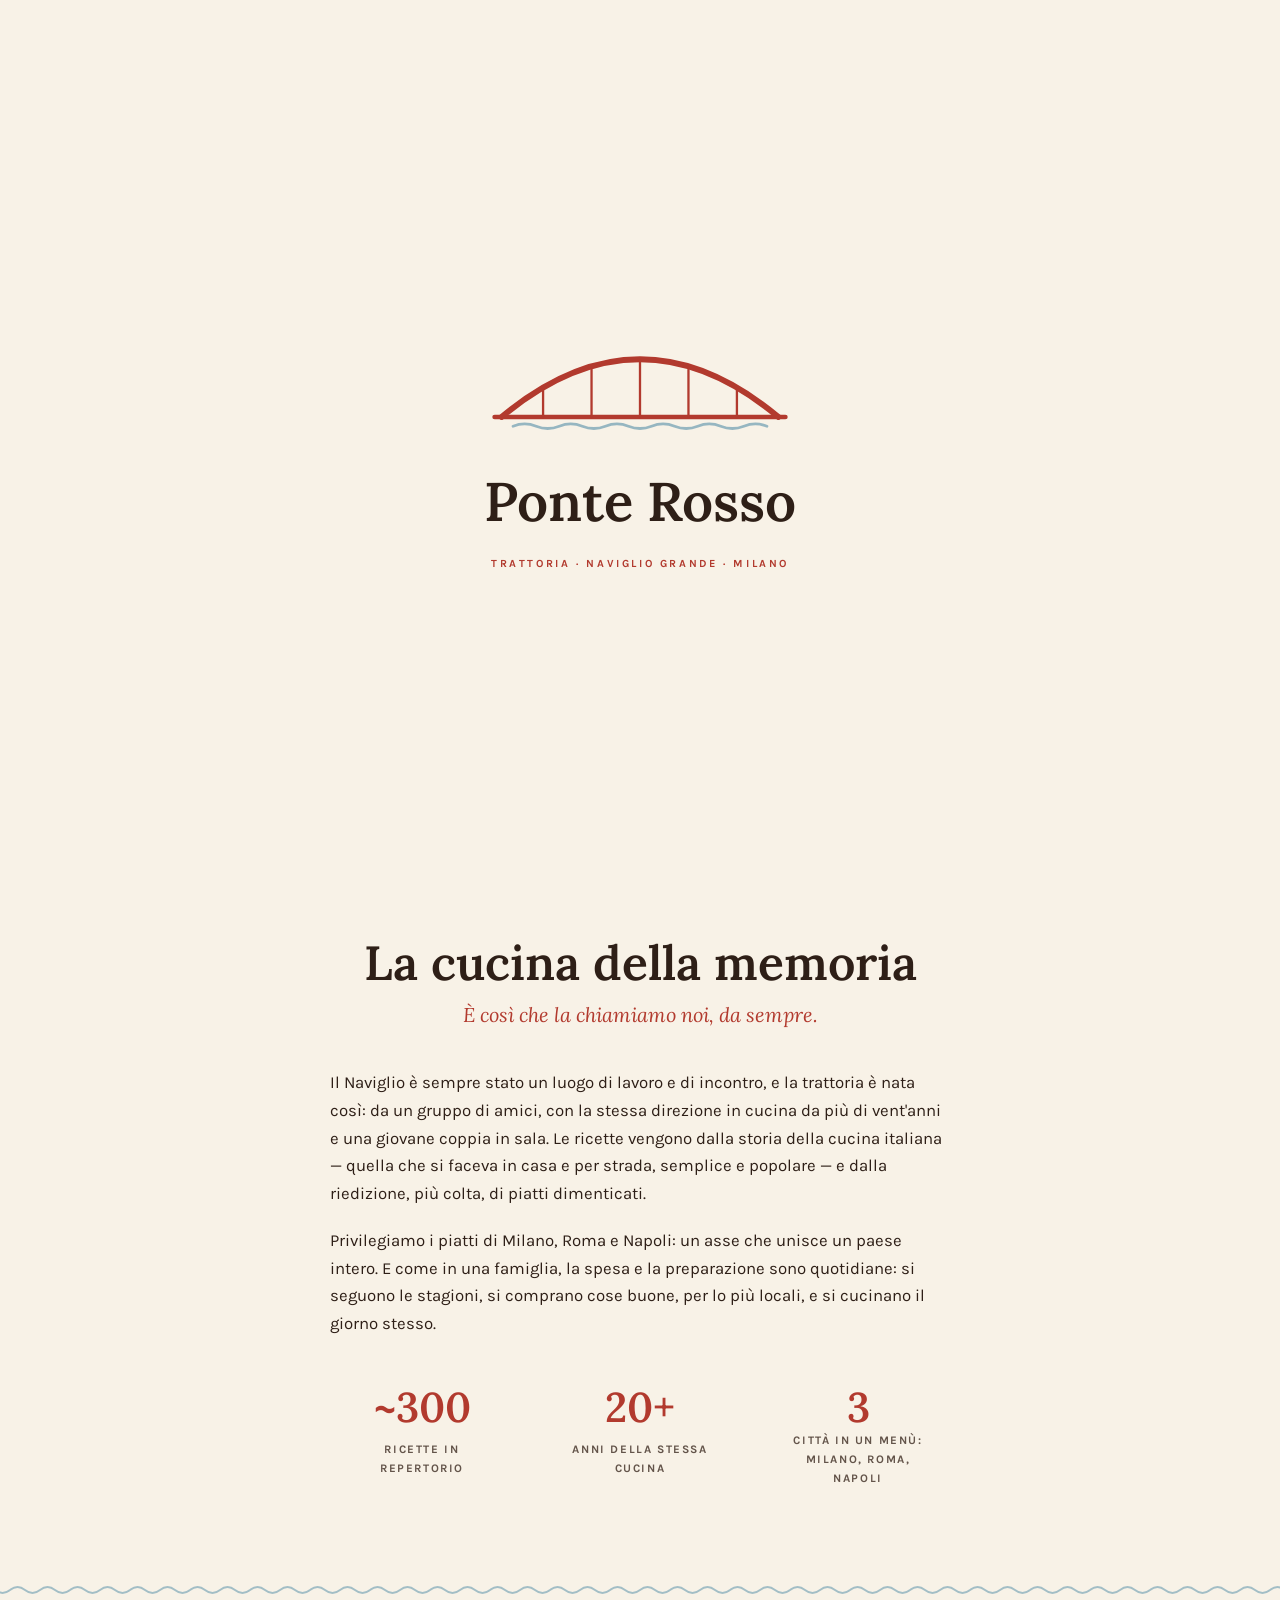
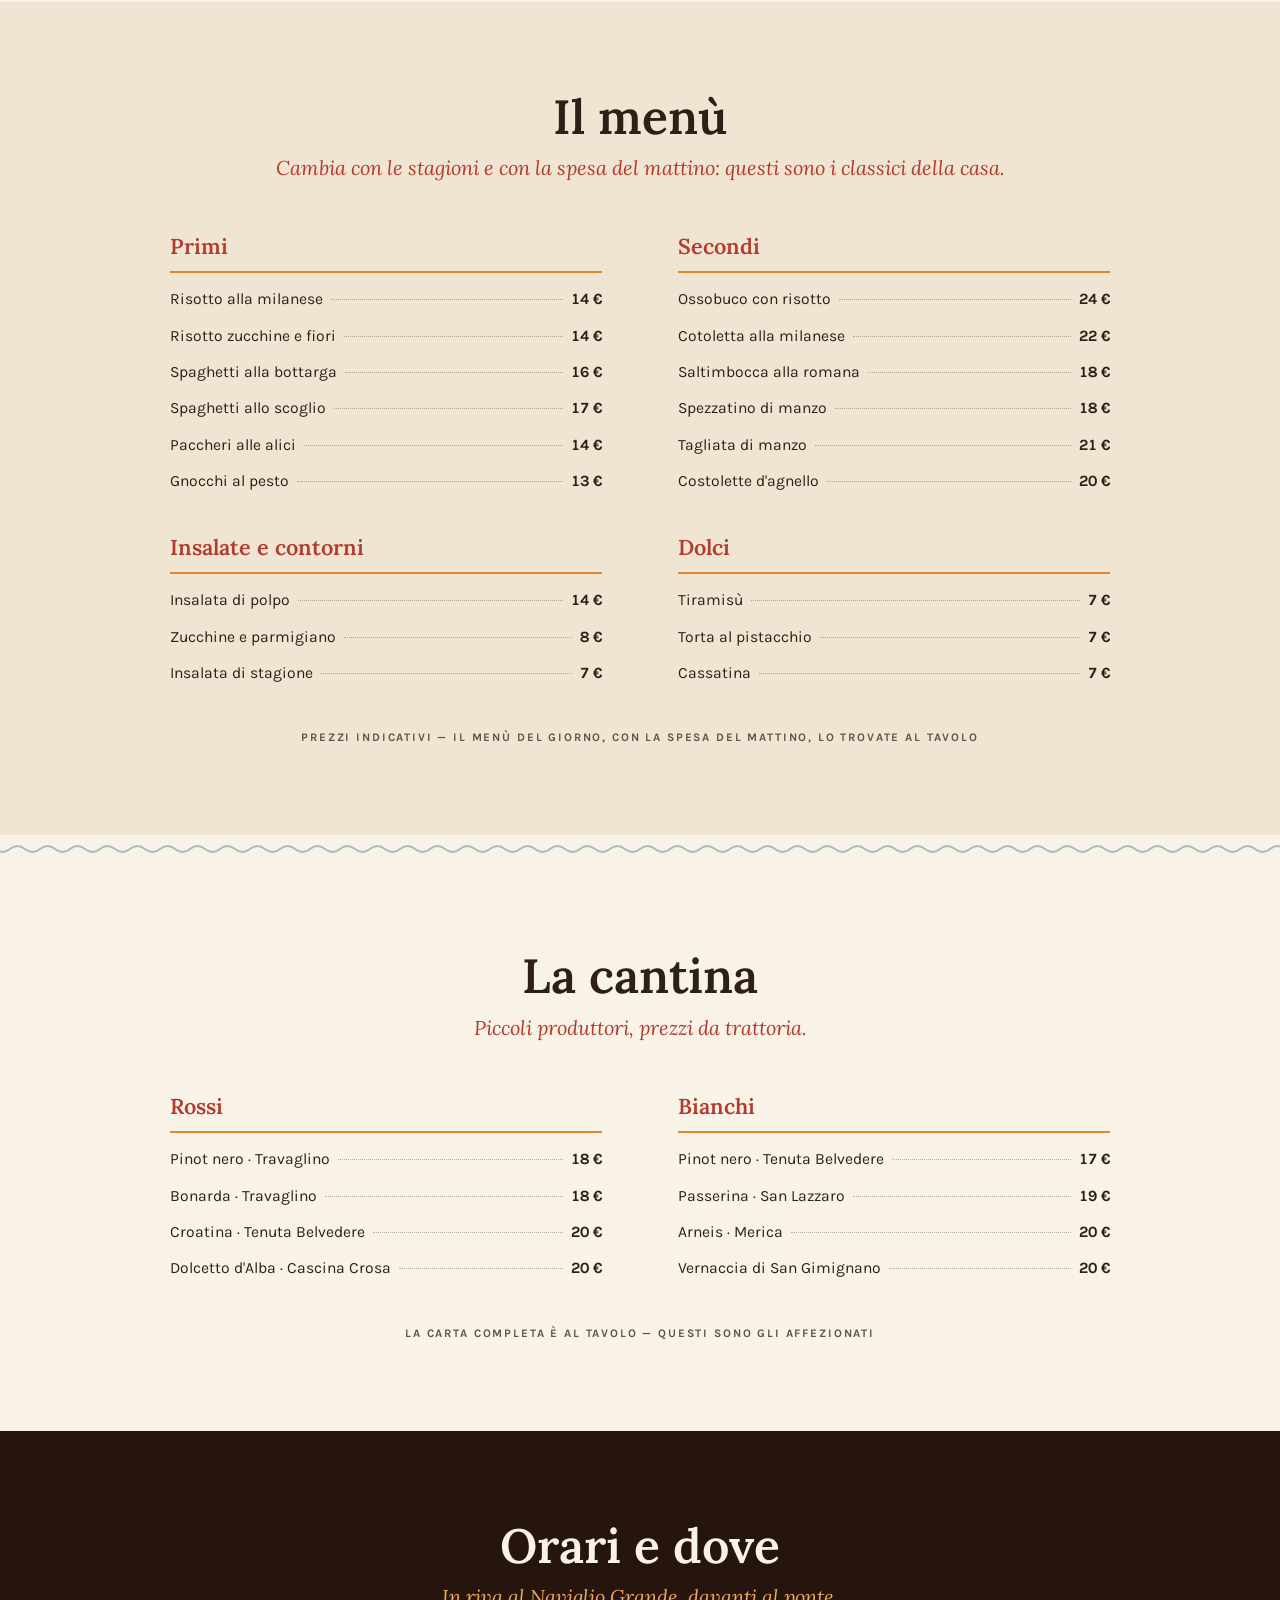
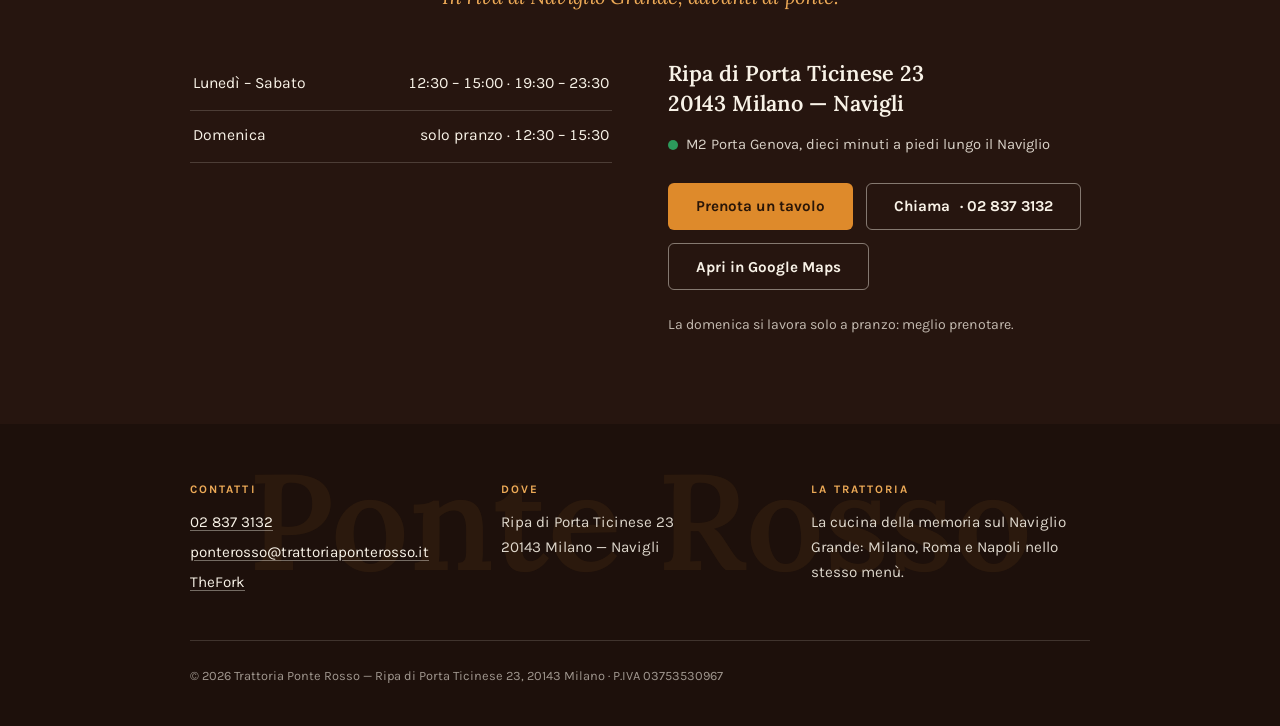
==== index.html @ 6762d4ab "Sito vetrina Trattoria Ponte Rosso: foto hero, cucina della memoria, menu e cantina veri, IT/EN Co-A" ====
<!DOCTYPE html>
<html lang="it">
<head>
  <meta charset="UTF-8">
  <meta name="viewport" content="width=device-width, initial-scale=1.0">
  <title>Trattoria Ponte Rosso — Cucina della memoria sul Naviglio Grande, Milano | Ripa di Porta Ticinese 23</title>
  <meta name="description" content="Trattoria Ponte Rosso: cucina della memoria sul Naviglio Grande — risotto alla milanese, ossobuco, saltimbocca e l'asse Milano–Roma–Napoli. Ripa di Porta Ticinese 23, Milano. Prenota su TheFork o al 02 837 3132.">
  <meta property="og:title" content="Trattoria Ponte Rosso — Navigli, Milano">
  <meta property="og:description" content="La cucina della memoria sul Naviglio Grande: trecento ricette, spesa quotidiana e l'asse Milano–Roma–Napoli. TheFork 8,7 su 10.">
  <meta property="og:type" content="website">
  <meta property="og:locale" content="it_IT">
  <meta property="og:url" content="https://rotenzark.github.io/trattoria-ponte-rosso/">
  <meta property="og:image" content="https://rotenzark.github.io/trattoria-ponte-rosso/og-image.png">
  <meta name="twitter:card" content="summary_large_image">
  <link rel="canonical" href="https://rotenzark.github.io/trattoria-ponte-rosso/">
  <meta name="theme-color" content="#26150F">
  <link rel="icon" href="favicon.svg?v=1" type="image/svg+xml">
  <link rel="icon" href="favicon-32.png?v=1" type="image/png" sizes="32x32">
  <link rel="apple-touch-icon" href="apple-touch-icon.png?v=1">
  <script>document.documentElement.classList.add('js')</script>
  <link rel="preconnect" href="https://fonts.googleapis.com">
  <link rel="preconnect" href="https://fonts.gstatic.com" crossorigin>
  <link href="https://fonts.googleapis.com/css2?family=Lora:ital,wght@0,400;0,600;1,400;1,600&family=Karla:wght@400;500;700&display=swap" rel="stylesheet">
  <link rel="stylesheet" href="css/style.css?v=1">
  <script type="application/ld+json">
  {
    "@context": "https://schema.org",
    "@type": "Restaurant",
    "name": "Trattoria Ponte Rosso",
    "description": "Trattoria sul Naviglio Grande: cucina della memoria, circa trecento ricette tra semplicità casalinga e piatti riproposti dalla tradizione, lungo l'asse Milano–Roma–Napoli. Spesa quotidiana e produzioni locali.",
    "servesCuisine": "Cucina italiana della tradizione",
    "telephone": "+39028373132",
    "email": "ponterosso@trattoriaponterosso.it",
    "priceRange": "€€",
    "acceptsReservations": "https://www.thefork.it/ristorante/ponte-rosso-r53111",
    "url": "https://rotenzark.github.io/trattoria-ponte-rosso/",
    "image": "https://rotenzark.github.io/trattoria-ponte-rosso/og-image.png",
    "address": {
      "@type": "PostalAddress",
      "streetAddress": "Ripa di Porta Ticinese 23",
      "addressLocality": "Milano",
      "postalCode": "20143",
      "addressRegion": "MI",
      "addressCountry": "IT"
    },
    "areaServed": "Milano Navigli",
    "hasMap": "https://www.google.com/maps/search/?api=1&query=Ripa+di+Porta+Ticinese+23%2C+Milano",
    "openingHoursSpecification": [
      { "@type": "OpeningHoursSpecification", "dayOfWeek": ["Monday","Tuesday","Wednesday","Thursday","Friday","Saturday"], "opens": "12:30", "closes": "15:00" },
      { "@type": "OpeningHoursSpecification", "dayOfWeek": ["Monday","Tuesday","Wednesday","Thursday","Friday","Saturday"], "opens": "19:30", "closes": "23:30" },
      { "@type": "OpeningHoursSpecification", "dayOfWeek": "Sunday", "opens": "12:30", "closes": "15:30" }
    ]
  }
  </script>
</head>
<body>

  <!-- ============ INTRO "IL PONTE" ============ -->
  <div class="intro" id="intro" aria-hidden="true">
    <div class="intro-scena">
      <svg class="intro-ponte" viewBox="0 0 260 90" fill="none" focusable="false">
        <path class="p-arco" d="M10 78 Q130 -22 250 78"/>
        <line class="p-impalcato" x1="4" y1="78" x2="256" y2="78"/>
        <g class="p-tiranti">
          <line x1="46" y1="78" x2="46" y2="55"/>
          <line x1="88" y1="78" x2="88" y2="37"/>
          <line x1="130" y1="78" x2="130" y2="29"/>
          <line x1="172" y1="78" x2="172" y2="37"/>
          <line x1="214" y1="78" x2="214" y2="55"/>
        </g>
        <path class="p-acqua" d="M20 86 q10 -4 20 0 t20 0 t20 0 t20 0 t20 0 t20 0 t20 0 t20 0 t20 0 t20 0 t20 0"/>
      </svg>
      <p class="intro-nome">Ponte Rosso</p>
      <p class="intro-riga">Trattoria · Naviglio Grande · Milano</p>
    </div>
  </div>
  <noscript><style>.intro { display: none; }</style></noscript>

  <a class="skip-link" href="#top" data-i18n="skip">Salta al contenuto</a>

  <header class="topbar">
    <a class="wordmark" href="#top" aria-label="Ponte Rosso — torna su" data-i18n-aria="aria_top">Ponte Rosso</a>
    <nav class="nav" aria-label="Navigazione principale" data-i18n-aria="aria_nav">
      <button class="nav-toggle" aria-expanded="false" aria-controls="nav-menu">
        <span class="nav-toggle-bar" aria-hidden="true"></span>
        <span data-i18n="menu">Menu</span>
      </button>
      <ul class="nav-menu" id="nav-menu">
        <li><a href="#memoria" data-i18n="nav_story">La memoria</a></li>
        <li><a href="#menu-sez" data-i18n="nav_menu2">Il menù</a></li>
        <li><a href="#cantina" data-i18n="nav_wines">La cantina</a></li>
        <li><a href="#orari" data-i18n="nav_hours">Orari e dove</a></li>
      </ul>
    </nav>
    <div class="topbar-actions">
      <div class="lang-switch" role="group" aria-label="Lingua / Language">
        <button class="lang-btn is-active" data-lang="it" aria-pressed="true">IT</button>
        <span class="lang-sep" aria-hidden="true">/</span>
        <button class="lang-btn" data-lang="en" aria-pressed="false">EN</button>
      </div>
      <a class="btn btn-arancio btn-small" href="https://www.thefork.it/ristorante/ponte-rosso-r53111" target="_blank" rel="noopener">
        <span data-i18n="book_short">Prenota</span>
      </a>
    </div>
  </header>

  <main id="top">

    <!-- ============ HERO CON FOTO ============ -->
    <section class="hero">
      <img class="hero-sfondo" src="assets/img/ingresso.jpg" alt="" width="900" height="1200" aria-hidden="true">
      <div class="hero-velo" aria-hidden="true"></div>
      <div class="hero-contenuto">
        <p class="eyebrow" data-i18n="hero_eyebrow">Trattoria · Naviglio Grande · Ripa di Porta Ticinese 23, Milano</p>
        <h1 class="hero-nome">Ponte Rosso</h1>
        <p class="hero-claim" data-i18n="hero_claim">La cucina della memoria, in riva al Naviglio.</p>
        <p class="hero-lead" data-i18n="hero_lead">Trecento ricette tra la cucina di casa e i piatti dimenticati, la spesa fatta ogni mattina e la stessa mano in cucina da più di vent'anni. Il ponte è quello lì fuori.</p>
        <div class="hero-cta">
          <a class="btn btn-arancio" href="https://www.thefork.it/ristorante/ponte-rosso-r53111" target="_blank" rel="noopener" data-i18n="book_cta">Prenota un tavolo</a>
          <a class="btn btn-velo" href="#menu-sez" data-i18n="menu_cta">Guarda il menù</a>
        </div>
        <p class="hero-badge" data-i18n="hero_badge">8,7 su 10 su TheFork · sul Naviglio Grande</p>
      </div>
    </section>

    <!-- ============ LA MEMORIA ============ -->
    <section class="sezione" id="memoria">
      <h2 class="sezione-titolo" data-i18n="mem_title">La cucina della memoria</h2>
      <p class="sezione-sub" data-i18n="mem_sub">È così che la chiamiamo noi, da sempre.</p>
      <div class="memoria-testo">
        <p data-i18n="mem_p1">Il Naviglio è sempre stato un luogo di lavoro e di incontro, e la trattoria è nata così: da un gruppo di amici, con la stessa direzione in cucina da più di vent'anni e una giovane coppia in sala. Le ricette vengono dalla storia della cucina italiana — quella che si faceva in casa e per strada, semplice e popolare — e dalla riedizione, più colta, di piatti dimenticati.</p>
        <p data-i18n="mem_p2">Privilegiamo i piatti di Milano, Roma e Napoli: un asse che unisce un paese intero. E come in una famiglia, la spesa e la preparazione sono quotidiane: si seguono le stagioni, si comprano cose buone, per lo più locali, e si cucinano il giorno stesso.</p>
      </div>
      <ul class="memoria-numeri" aria-label="La trattoria in numeri" data-i18n-aria="aria_numbers">
        <li><span class="numero">~300</span><span class="numero-cosa" data-i18n="n1">ricette in repertorio</span></li>
        <li><span class="numero">20+</span><span class="numero-cosa" data-i18n="n2">anni della stessa cucina</span></li>
        <li><span class="numero">3</span><span class="numero-cosa" data-i18n="n3">città in un menù: Milano, Roma, Napoli</span></li>
      </ul>
    </section>

    <div class="onda" aria-hidden="true"></div>

    <!-- ============ IL MENÙ ============ -->
    <section class="sezione sezione-calda" id="menu-sez">
      <h2 class="sezione-titolo" data-i18n="menu_title">Il menù</h2>
      <p class="sezione-sub" data-i18n="menu_sub">Cambia con le stagioni e con la spesa del mattino: questi sono i classici della casa.</p>

      <div class="menu-colonne">
        <div class="menu-cat">
          <h3 class="cat-nome" data-i18n="c1">Primi</h3>
          <ul class="voci">
            <li class="voce"><span class="voce-nome" data-i18n="pr1">Risotto alla milanese</span><span class="voce-punti" aria-hidden="true"></span><span class="voce-prezzo">14 €</span></li>
            <li class="voce"><span class="voce-nome" data-i18n="pr2">Risotto zucchine e fiori</span><span class="voce-punti" aria-hidden="true"></span><span class="voce-prezzo">14 €</span></li>
            <li class="voce"><span class="voce-nome" data-i18n="pr3">Spaghetti alla bottarga</span><span class="voce-punti" aria-hidden="true"></span><span class="voce-prezzo">16 €</span></li>
            <li class="voce"><span class="voce-nome" data-i18n="pr4">Spaghetti allo scoglio</span><span class="voce-punti" aria-hidden="true"></span><span class="voce-prezzo">17 €</span></li>
            <li class="voce"><span class="voce-nome" data-i18n="pr5">Paccheri alle alici</span><span class="voce-punti" aria-hidden="true"></span><span class="voce-prezzo">14 €</span></li>
            <li class="voce"><span class="voce-nome" data-i18n="pr6">Gnocchi al pesto</span><span class="voce-punti" aria-hidden="true"></span><span class="voce-prezzo">13 €</span></li>
          </ul>
          <h3 class="cat-nome cat-nome-dopo" data-i18n="c3">Insalate e contorni</h3>
          <ul class="voci">
            <li class="voce"><span class="voce-nome" data-i18n="ct1">Insalata di polpo</span><span class="voce-punti" aria-hidden="true"></span><span class="voce-prezzo">14 €</span></li>
            <li class="voce"><span class="voce-nome" data-i18n="ct2">Zucchine e parmigiano</span><span class="voce-punti" aria-hidden="true"></span><span class="voce-prezzo">8 €</span></li>
            <li class="voce"><span class="voce-nome" data-i18n="ct3">Insalata di stagione</span><span class="voce-punti" aria-hidden="true"></span><span class="voce-prezzo">7 €</span></li>
          </ul>
        </div>
        <div class="menu-cat">
          <h3 class="cat-nome" data-i18n="c2">Secondi</h3>
          <ul class="voci">
            <li class="voce"><span class="voce-nome" data-i18n="sc1">Ossobuco con risotto</span><span class="voce-punti" aria-hidden="true"></span><span class="voce-prezzo">24 €</span></li>
            <li class="voce"><span class="voce-nome" data-i18n="sc2">Cotoletta alla milanese</span><span class="voce-punti" aria-hidden="true"></span><span class="voce-prezzo">22 €</span></li>
            <li class="voce"><span class="voce-nome" data-i18n="sc3">Saltimbocca alla romana</span><span class="voce-punti" aria-hidden="true"></span><span class="voce-prezzo">18 €</span></li>
            <li class="voce"><span class="voce-nome" data-i18n="sc4">Spezzatino di manzo</span><span class="voce-punti" aria-hidden="true"></span><span class="voce-prezzo">18 €</span></li>
            <li class="voce"><span class="voce-nome" data-i18n="sc5">Tagliata di manzo</span><span class="voce-punti" aria-hidden="true"></span><span class="voce-prezzo">21 €</span></li>
            <li class="voce"><span class="voce-nome" data-i18n="sc6">Costolette d'agnello</span><span class="voce-punti" aria-hidden="true"></span><span class="voce-prezzo">20 €</span></li>
          </ul>
          <h3 class="cat-nome cat-nome-dopo" data-i18n="c4">Dolci</h3>
          <ul class="voci">
            <li class="voce"><span class="voce-nome" data-i18n="dl1">Tiramisù</span><span class="voce-punti" aria-hidden="true"></span><span class="voce-prezzo">7 €</span></li>
            <li class="voce"><span class="voce-nome" data-i18n="dl2">Torta al pistacchio</span><span class="voce-punti" aria-hidden="true"></span><span class="voce-prezzo">7 €</span></li>
            <li class="voce"><span class="voce-nome" data-i18n="dl3">Cassatina</span><span class="voce-punti" aria-hidden="true"></span><span class="voce-prezzo">7 €</span></li>
          </ul>
        </div>
      </div>
      <p class="menu-nota mono" data-i18n="menu_note">Prezzi indicativi — il menù del giorno, con la spesa del mattino, lo trovate al tavolo</p>
    </section>

    <div class="onda" aria-hidden="true"></div>

    <!-- ============ LA CANTINA ============ -->
    <section class="sezione" id="cantina">
      <h2 class="sezione-titolo" data-i18n="cant_title">La cantina</h2>
      <p class="sezione-sub" data-i18n="cant_sub">Piccoli produttori, prezzi da trattoria.</p>
      <div class="menu-colonne cantina-colonne">
        <div class="menu-cat">
          <h3 class="cat-nome" data-i18n="c5">Rossi</h3>
          <ul class="voci">
            <li class="voce"><span class="voce-nome">Pinot nero · Travaglino</span><span class="voce-punti" aria-hidden="true"></span><span class="voce-prezzo">18 €</span></li>
            <li class="voce"><span class="voce-nome">Bonarda · Travaglino</span><span class="voce-punti" aria-hidden="true"></span><span class="voce-prezzo">18 €</span></li>
            <li class="voce"><span class="voce-nome">Croatina · Tenuta Belvedere</span><span class="voce-punti" aria-hidden="true"></span><span class="voce-prezzo">20 €</span></li>
            <li class="voce"><span class="voce-nome">Dolcetto d'Alba · Cascina Crosa</span><span class="voce-punti" aria-hidden="true"></span><span class="voce-prezzo">20 €</span></li>
          </ul>
        </div>
        <div class="menu-cat">
          <h3 class="cat-nome" data-i18n="c6">Bianchi</h3>
          <ul class="voci">
            <li class="voce"><span class="voce-nome">Pinot nero · Tenuta Belvedere</span><span class="voce-punti" aria-hidden="true"></span><span class="voce-prezzo">17 €</span></li>
            <li class="voce"><span class="voce-nome">Passerina · San Lazzaro</span><span class="voce-punti" aria-hidden="true"></span><span class="voce-prezzo">19 €</span></li>
            <li class="voce"><span class="voce-nome">Arneis · Merica</span><span class="voce-punti" aria-hidden="true"></span><span class="voce-prezzo">20 €</span></li>
            <li class="voce"><span class="voce-nome">Vernaccia di San Gimignano</span><span class="voce-punti" aria-hidden="true"></span><span class="voce-prezzo">20 €</span></li>
          </ul>
        </div>
      </div>
      <p class="menu-nota mono" data-i18n="cant_note">La carta completa è al tavolo — questi sono gli affezionati</p>
    </section>

    <!-- ============ ORARI E DOVE ============ -->
    <section class="sezione sezione-scura" id="orari">
      <h2 class="sezione-titolo" data-i18n="hours_title">Orari e dove</h2>
      <p class="sezione-sub sezione-sub-chiara" data-i18n="hours_sub">In riva al Naviglio Grande, davanti al ponte.</p>
      <div class="orari-dove">
        <table class="orari-tabella">
          <caption class="visually-hidden" data-i18n="hours_caption">Orari di apertura</caption>
          <tbody>
            <tr><th scope="row" data-i18n="weekdays">Lunedì – Sabato</th><td>12:30 – 15:00 · 19:30 – 23:30</td></tr>
            <tr><th scope="row" data-i18n="sun">Domenica</th><td><span data-i18n="sun_lunch">solo pranzo</span> · 12:30 – 15:30</td></tr>
          </tbody>
        </table>
        <div class="dove">
          <address class="dove-indirizzo">
            Ripa di Porta Ticinese 23<br>
            20143 Milano — Navigli
          </address>
          <p class="dove-metro"><span class="metro-dot" aria-hidden="true"></span> <span data-i18n="metro">M2 Porta Genova, dieci minuti a piedi lungo il Naviglio</span></p>
          <div class="dove-azioni">
            <a class="btn btn-arancio" href="https://www.thefork.it/ristorante/ponte-rosso-r53111" target="_blank" rel="noopener" data-i18n="book_cta">Prenota un tavolo</a>
            <a class="btn btn-quieto-chiaro" href="tel:+39028373132"><span data-i18n="call_cta">Chiama</span>&nbsp;· 02 837 3132</a>
            <a class="btn btn-quieto-chiaro" href="https://www.google.com/maps/search/?api=1&query=Ripa+di+Porta+Ticinese+23%2C+Milano" target="_blank" rel="noopener" data-i18n="maps">Apri in Google Maps</a>
          </div>
          <p class="dove-note" data-i18n="book_note">La domenica si lavora solo a pranzo: meglio prenotare.</p>
        </div>
      </div>
    </section>

  </main>

  <!-- ============ FOOTER ============ -->
  <footer class="footer">
    <p class="footer-wordmark" aria-hidden="true">Ponte Rosso</p>
    <div class="footer-cols">
      <div>
        <h3 data-i18n="f_contacts">Contatti</h3>
        <p><a href="tel:+39028373132">02 837 3132</a></p>
        <p><a href="mailto:ponterosso@trattoriaponterosso.it">ponterosso@trattoriaponterosso.it</a></p>
        <p><a href="https://www.thefork.it/ristorante/ponte-rosso-r53111" target="_blank" rel="noopener">TheFork</a></p>
      </div>
      <div>
        <h3 data-i18n="f_where">Dove</h3>
        <p>Ripa di Porta Ticinese 23<br>20143 Milano — Navigli</p>
      </div>
      <div>
        <h3 data-i18n="f_what">La trattoria</h3>
        <p data-i18n="f_line">La cucina della memoria sul Naviglio Grande: Milano, Roma e Napoli nello stesso menù.</p>
      </div>
    </div>
    <p class="footer-legal">© <span data-current-year>2026</span> Trattoria Ponte Rosso — Ripa di Porta Ticinese 23, 20143 Milano · P.IVA 03753530967</p>
  </footer>

  <script src="js/main.js?v=1"></script>
</body>
</html>
---- css/style.css ----
/* ==========================================================================
   Trattoria Ponte Rosso — Ripa di Porta Ticinese 23, Milano
   Firma grafica: il ponte di ferro rosso sul Naviglio e l'arancio dell'insegna.
   Hero con la foto vera dell'ingresso di sera.
   ========================================================================== */

:root {
  --crema: #F8F2E7;
  --crema-scura: #EFE5D2;
  --bruno: #26150F;
  --bruno-fondo: #1D100B;
  --inchiostro: #2E1F17;
  --grigio: #63544A;
  --arancio: #DE8A2B;
  --arancio-chiaro: #EDAA57;
  --arancio-testo: #2A1608;
  --rosso: #B23A2E;
  --acqua: #7FA8B8;
  --linea: rgba(46, 31, 23, .16);
  --font-serif: "Lora", "Georgia", serif;
  --font-testo: "Karla", "Helvetica Neue", Arial, sans-serif;
}

/* ---------- reset ---------- */

*, *::before, *::after { box-sizing: border-box; }

html {
  scroll-behavior: smooth;
  -webkit-text-size-adjust: 100%;
}

body {
  margin: 0;
  font-family: var(--font-testo);
  font-size: 1rem;
  line-height: 1.65;
  color: var(--inchiostro);
  background: var(--crema);
}

img { max-width: 100%; height: auto; display: block; }

h1, h2, h3, p, ul { margin: 0; }
ul { padding: 0; list-style: none; }

a { color: inherit; }

:focus-visible {
  outline: 2px solid var(--rosso);
  outline-offset: 3px;
  border-radius: 2px;
}

.hero :focus-visible,
.sezione-scura :focus-visible,
.footer :focus-visible {
  outline-color: var(--arancio-chiaro);
}

.visually-hidden {
  position: absolute;
  width: 1px; height: 1px;
  margin: -1px; padding: 0;
  overflow: hidden;
  clip: rect(0 0 0 0);
  white-space: nowrap;
  border: 0;
}

.skip-link {
  position: absolute;
  top: -100px; left: 1rem;
  z-index: 2000;
  padding: .6rem 1rem;
  background: var(--inchiostro);
  color: var(--crema);
  border-radius: 4px;
  text-decoration: none;
}
.skip-link:focus { top: .5rem; }

.mono {
  font-family: var(--font-testo);
  font-weight: 700;
  font-size: .72rem;
  letter-spacing: .16em;
  text-transform: uppercase;
}

/* ---------- bottoni ---------- */

.btn {
  display: inline-flex;
  align-items: center;
  justify-content: center;
  gap: .35em;
  padding: .85rem 1.7rem;
  border: 1px solid transparent;
  border-radius: 6px;
  font-family: var(--font-testo);
  font-weight: 700;
  font-size: .95rem;
  line-height: 1.2;
  text-decoration: none;
  cursor: pointer;
  transition: background-color .2s ease, border-color .2s ease, color .2s ease, transform .15s ease;
}
.btn:hover { transform: translateY(-1px); }
.btn:active { transform: translateY(0); }

.btn-small { padding: .5rem 1.15rem; font-size: .85rem; }

.btn-arancio { background: var(--arancio); color: var(--arancio-testo); }
.btn-arancio:hover { background: var(--arancio-chiaro); }

.btn-velo {
  background: rgba(255, 255, 255, .12);
  color: #fff;
  border-color: rgba(255, 255, 255, .55);
}
.btn-velo:hover { border-color: #fff; background: rgba(255, 255, 255, .2); }

.btn-quieto-chiaro {
  background: transparent;
  color: var(--crema);
  border-color: rgba(248, 242, 231, .45);
}
.btn-quieto-chiaro:hover { border-color: var(--crema); }

/* ---------- intro "il ponte" ---------- */

.intro {
  position: fixed;
  inset: 0;
  z-index: 1000;
  display: flex;
  align-items: center;
  justify-content: center;
  padding: 1.5rem;
  background: var(--crema);
  transition: transform .8s cubic-bezier(.65, 0, .35, 1);
}
.intro--via { transform: translateX(-104%); }

.intro-scena { text-align: center; }

.intro-ponte {
  width: clamp(200px, 40vw, 300px);
  height: auto;
  margin: 0 auto;
}

.p-arco {
  stroke: var(--rosso);
  stroke-width: 5;
  stroke-linecap: round;
  stroke-dasharray: 300;
  stroke-dashoffset: 300;
  animation: traccia 1s ease-out .15s forwards;
}
.p-impalcato {
  stroke: var(--rosso);
  stroke-width: 4;
  stroke-linecap: round;
  stroke-dasharray: 260;
  stroke-dashoffset: 260;
  animation: traccia .7s ease-out forwards;
}
.p-tiranti line {
  stroke: var(--rosso);
  stroke-width: 2;
  stroke-linecap: round;
  stroke-dasharray: 50;
  stroke-dashoffset: 50;
  animation: traccia .35s ease-out forwards;
}
.p-tiranti line:nth-child(1) { animation-delay: .9s; }
.p-tiranti line:nth-child(2) { animation-delay: 1s; }
.p-tiranti line:nth-child(3) { animation-delay: 1.1s; }
.p-tiranti line:nth-child(4) { animation-delay: 1.2s; }
.p-tiranti line:nth-child(5) { animation-delay: 1.3s; }
.p-acqua {
  stroke: var(--acqua);
  stroke-width: 2.5;
  stroke-linecap: round;
  opacity: .8;
  stroke-dasharray: 250;
  stroke-dashoffset: 250;
  animation: traccia 1.2s ease-out .4s forwards;
}

@keyframes traccia { to { stroke-dashoffset: 0; } }

.intro-nome {
  margin-top: 1.1rem;
  font-family: var(--font-serif);
  font-weight: 600;
  font-size: clamp(2.2rem, 7vw, 3.4rem);
  color: var(--inchiostro);
  opacity: 0;
  animation: sale .5s ease-out 1.35s forwards;
}

.intro-riga {
  margin-top: .5rem;
  font-weight: 700;
  font-size: .68rem;
  letter-spacing: .24em;
  text-transform: uppercase;
  color: var(--rosso);
  opacity: 0;
  animation: sale .5s ease-out 1.55s forwards;
}

@keyframes sale {
  from { opacity: 0; transform: translateY(10px); }
  to   { opacity: 1; transform: none; }
}

.intro-lock { overflow: hidden; }

/* ---------- topbar ---------- */

.topbar {
  position: sticky;
  top: 0;
  z-index: 100;
  display: flex;
  align-items: center;
  gap: 1rem;
  padding: .65rem clamp(1rem, 3vw, 1.6rem);
  background: rgba(248, 242, 231, .93);
  -webkit-backdrop-filter: blur(8px);
  backdrop-filter: blur(8px);
  border-bottom: 1px solid var(--linea);
}

.wordmark {
  font-family: var(--font-serif);
  font-weight: 600;
  font-size: 1.25rem;
  text-decoration: none;
  color: var(--rosso);
  white-space: nowrap;
}

.nav { margin-left: auto; }

.nav-toggle {
  display: none;
  align-items: center;
  gap: .5rem;
  padding: .45rem .9rem;
  background: transparent;
  border: 1px solid rgba(46, 31, 23, .35);
  border-radius: 6px;
  font-family: var(--font-testo);
  font-weight: 700;
  font-size: .85rem;
  color: var(--inchiostro);
  cursor: pointer;
}

.nav-toggle-bar {
  width: 16px;
  height: 2px;
  background: currentColor;
  box-shadow: 0 5px 0 currentColor, 0 -5px 0 currentColor;
}

.nav-menu {
  display: flex;
  align-items: center;
  gap: clamp(.9rem, 2vw, 1.5rem);
}

.nav-menu a {
  font-size: .92rem;
  font-weight: 500;
  text-decoration: none;
  color: var(--inchiostro);
  padding: .3rem 0;
  border-bottom: 2px solid transparent;
}
.nav-menu a:hover { border-bottom-color: var(--arancio); }

.topbar-actions {
  display: flex;
  align-items: center;
  gap: .9rem;
}

.lang-switch {
  display: flex;
  align-items: center;
  gap: .3rem;
  font-size: .82rem;
}

.lang-btn {
  background: none;
  border: none;
  padding: .25rem .3rem;
  font-family: var(--font-testo);
  font-weight: 700;
  font-size: .82rem;
  color: var(--grigio);
  cursor: pointer;
  border-bottom: 2px solid transparent;
}
.lang-btn.is-active {
  color: var(--inchiostro);
  border-bottom-color: var(--rosso);
}
.lang-sep { color: rgba(46, 31, 23, .4); }

@media (max-width: 920px) {
  .nav-toggle { display: inline-flex; }
  .nav-menu {
    display: none;
    position: absolute;
    top: 100%;
    left: 0; right: 0;
    flex-direction: column;
    align-items: stretch;
    gap: 0;
    padding: .6rem 1.2rem 1rem;
    background: var(--crema);
    border-bottom: 1px solid var(--linea);
    box-shadow: 0 14px 28px rgba(46, 31, 23, .12);
  }
  .nav.is-open .nav-menu { display: flex; }
  .nav-menu a {
    padding: .7rem .2rem;
    border-bottom: 1px solid rgba(46, 31, 23, .08);
  }
  .nav-menu li:last-child a { border-bottom-color: transparent; }
}

@media (max-width: 560px) {
  .wordmark { font-size: 1.05rem; }
  .topbar { gap: .6rem; }
}

/* ---------- hero con foto ---------- */

.hero {
  position: relative;
  min-height: 88vh;
  min-height: 88svh;
  display: flex;
  align-items: flex-end;
  overflow: hidden;
  background: var(--bruno);
}

.hero-sfondo {
  position: absolute;
  inset: 0;
  width: 100%;
  height: 100%;
  object-fit: cover;
  object-position: 60% 32%;
}

.hero-velo {
  position: absolute;
  inset: 0;
  background:
    linear-gradient(to top, rgba(29, 16, 11, .92) 0%, rgba(29, 16, 11, .35) 55%, rgba(29, 16, 11, .28) 100%),
    linear-gradient(to right, rgba(29, 16, 11, .66) 0%, rgba(29, 16, 11, .22) 60%, rgba(29, 16, 11, .1) 100%);
}

.hero-contenuto {
  position: relative;
  width: 100%;
  max-width: 1100px;
  margin: 0 auto;
  padding: clamp(7rem, 16vh, 10rem) 1.5rem clamp(3rem, 7vh, 4.5rem);
  color: #fff;
}

.eyebrow {
  font-weight: 700;
  font-size: .72rem;
  letter-spacing: .2em;
  text-transform: uppercase;
  color: var(--arancio-chiaro);
}

.hero-nome {
  margin-top: 1rem;
  font-family: var(--font-serif);
  font-weight: 600;
  font-size: clamp(3rem, 9.5vw, 5.6rem);
  line-height: 1.02;
  color: #fff;
  text-shadow: 0 2px 24px rgba(29, 16, 11, .5);
}

.hero-claim {
  margin-top: 1.4rem;
  font-family: var(--font-serif);
  font-style: italic;
  font-size: clamp(1.3rem, 3.2vw, 1.75rem);
  color: var(--arancio-chiaro);
}

.hero-lead {
  max-width: 56ch;
  margin-top: .8rem;
  font-size: 1.02rem;
  color: rgba(255, 255, 255, .9);
}

.hero-cta {
  display: flex;
  flex-wrap: wrap;
  gap: .9rem;
  margin-top: 1.8rem;
}

.hero-badge {
  margin-top: 1.6rem;
  font-weight: 700;
  font-size: .72rem;
  letter-spacing: .18em;
  text-transform: uppercase;
  color: var(--arancio-chiaro);
}

/* ---------- fregio a onda (il naviglio) ---------- */

.onda {
  height: 26px;
  background-image: url("data:image/svg+xml,%3Csvg xmlns='http://www.w3.org/2000/svg' width='60' height='14'%3E%3Cpath d='M0 8 q7.5 -6 15 0 t15 0 t15 0 t15 0' fill='none' stroke='%237FA8B8' stroke-width='2' stroke-linecap='round' stroke-opacity='.7'/%3E%3C/svg%3E");
  background-repeat: repeat-x;
  background-position: center;
}

/* ---------- sezioni ---------- */

.sezione {
  padding: clamp(3.5rem, 8vw, 5.5rem) 1.5rem;
}

.sezione-calda { background: var(--crema-scura); }

.sezione-titolo {
  font-family: var(--font-serif);
  font-weight: 600;
  font-size: clamp(2rem, 5vw, 3rem);
  line-height: 1.12;
  text-align: center;
}

.sezione-sub {
  margin-top: .5rem;
  font-family: var(--font-serif);
  font-style: italic;
  font-size: clamp(1.05rem, 2.4vw, 1.25rem);
  text-align: center;
  color: var(--rosso);
}

.sezione-sub-chiara { color: var(--arancio-chiaro); }

/* ---------- la memoria ---------- */

.memoria-testo {
  max-width: 62ch;
  margin: 2.4rem auto 0;
  display: grid;
  gap: 1.2rem;
  font-size: 1.05rem;
}

.memoria-numeri {
  display: flex;
  flex-wrap: wrap;
  justify-content: center;
  gap: clamp(1.5rem, 5vw, 4rem);
  margin-top: 3rem;
  text-align: center;
}

.memoria-numeri li {
  display: grid;
  gap: .2rem;
  min-width: 8rem;
}

.numero {
  font-family: var(--font-serif);
  font-weight: 600;
  font-size: 2.6rem;
  line-height: 1;
  color: var(--rosso);
}

.numero-cosa {
  font-weight: 700;
  font-size: .72rem;
  letter-spacing: .14em;
  text-transform: uppercase;
  color: var(--grigio);
  max-width: 22ch;
}

/* ---------- il menù e la cantina ---------- */

.menu-colonne {
  display: grid;
  grid-template-columns: 1fr 1fr;
  gap: 2.4rem clamp(2.5rem, 6vw, 5rem);
  max-width: 940px;
  margin: 2.8rem auto 0;
}

.cat-nome {
  font-family: var(--font-serif);
  font-weight: 600;
  font-size: 1.35rem;
  color: var(--rosso);
  margin-bottom: .9rem;
  padding-bottom: .4rem;
  border-bottom: 2px solid var(--arancio);
}

.cat-nome-dopo { margin-top: 2.2rem; }

.voci { display: grid; gap: .65rem; }

.voce {
  display: flex;
  align-items: baseline;
  gap: .5em;
  font-size: .98rem;
}

.voce-punti {
  flex: 1;
  min-width: 1.5em;
  border-bottom: 1px dotted rgba(46, 31, 23, .32);
  transform: translateY(-4px);
}

.voce-prezzo {
  font-weight: 700;
  font-variant-numeric: tabular-nums;
  white-space: nowrap;
}

.menu-nota {
  margin-top: 2.6rem;
  text-align: center;
  color: var(--grigio);
}

@media (max-width: 760px) {
  .menu-colonne { grid-template-columns: 1fr; }
}

/* ---------- orari e dove ---------- */

.sezione-scura {
  background: var(--bruno);
  color: var(--crema);
}

.sezione-scura .sezione-titolo { color: var(--crema); }

.orari-dove {
  display: grid;
  grid-template-columns: minmax(0, 1fr) minmax(0, 1fr);
  gap: clamp(2rem, 5vw, 3.5rem);
  max-width: 900px;
  margin: 2.8rem auto 0;
  align-items: start;
}

.orari-tabella {
  width: 100%;
  border-collapse: collapse;
  font-size: .98rem;
}

.orari-tabella th,
.orari-tabella td {
  padding: .8rem .2rem;
  border-bottom: 1px solid rgba(248, 242, 231, .18);
  text-align: left;
  font-weight: 400;
}

.orari-tabella td { text-align: right; font-variant-numeric: tabular-nums; }

.dove-indirizzo {
  font-family: var(--font-serif);
  font-style: normal;
  font-weight: 600;
  font-size: 1.35rem;
  line-height: 1.4;
}

.dove-metro {
  display: flex;
  align-items: center;
  gap: .5rem;
  margin-top: .9rem;
  font-size: .92rem;
  color: rgba(248, 242, 231, .85);
}

.metro-dot {
  width: 10px; height: 10px;
  border-radius: 50%;
  background: #2C9A5B;
  flex: none;
}

.dove-azioni {
  display: flex;
  flex-wrap: wrap;
  gap: .8rem;
  margin-top: 1.6rem;
}

.dove-note {
  margin-top: 1.4rem;
  font-size: .88rem;
  color: rgba(248, 242, 231, .75);
}

@media (max-width: 760px) {
  .orari-dove { grid-template-columns: 1fr; max-width: 480px; }
}

/* ---------- footer ---------- */

.footer {
  position: relative;
  padding: 3.5rem 1.5rem 2.5rem;
  background: var(--bruno-fondo);
  color: var(--crema);
  overflow: hidden;
}

.footer-wordmark {
  position: absolute;
  top: -1rem;
  left: 50%;
  transform: translateX(-50%);
  font-family: var(--font-serif);
  font-weight: 600;
  font-size: clamp(4rem, 13vw, 8.5rem);
  white-space: nowrap;
  color: rgba(222, 138, 43, .08);
  pointer-events: none;
  user-select: none;
}

.footer-cols {
  position: relative;
  display: grid;
  grid-template-columns: repeat(3, 1fr);
  gap: 2rem;
  max-width: 900px;
  margin: 0 auto;
}

.footer-cols h3 {
  font-weight: 700;
  font-size: .72rem;
  letter-spacing: .18em;
  text-transform: uppercase;
  color: var(--arancio-chiaro);
  margin-bottom: .7rem;
}

.footer-cols p {
  font-size: .95rem;
  color: rgba(248, 242, 231, .88);
  margin-bottom: .3rem;
}

.footer-cols a {
  color: var(--crema);
  text-decoration-color: rgba(248, 242, 231, .4);
  text-underline-offset: 3px;
}
.footer-cols a:hover { text-decoration-color: var(--crema); }

.footer-legal {
  position: relative;
  max-width: 900px;
  margin: 2.5rem auto 0;
  padding-top: 1.5rem;
  border-top: 1px solid rgba(248, 242, 231, .16);
  font-size: .8rem;
  color: rgba(248, 242, 231, .6);
}

@media (max-width: 760px) {
  .footer-cols { grid-template-columns: 1fr; gap: 1.6rem; }
}

/* ---------- reveal on scroll ---------- */
/* Lo stato nascosto esiste solo se il JS è partito (classe .js sul root)
   e solo se l'utente non preferisce il movimento ridotto. */

@media (prefers-reduced-motion: no-preference) {
  .js .reveal {
    opacity: 0;
    transform: translateY(18px);
    transition: opacity .6s ease, transform .6s ease;
  }
  .js .reveal.is-visible {
    opacity: 1;
    transform: none;
  }
}

@media (prefers-reduced-motion: reduce) {
  html { scroll-behavior: auto; }
  .btn, .btn:hover { transform: none; transition: none; }
  .intro { display: none; }
}
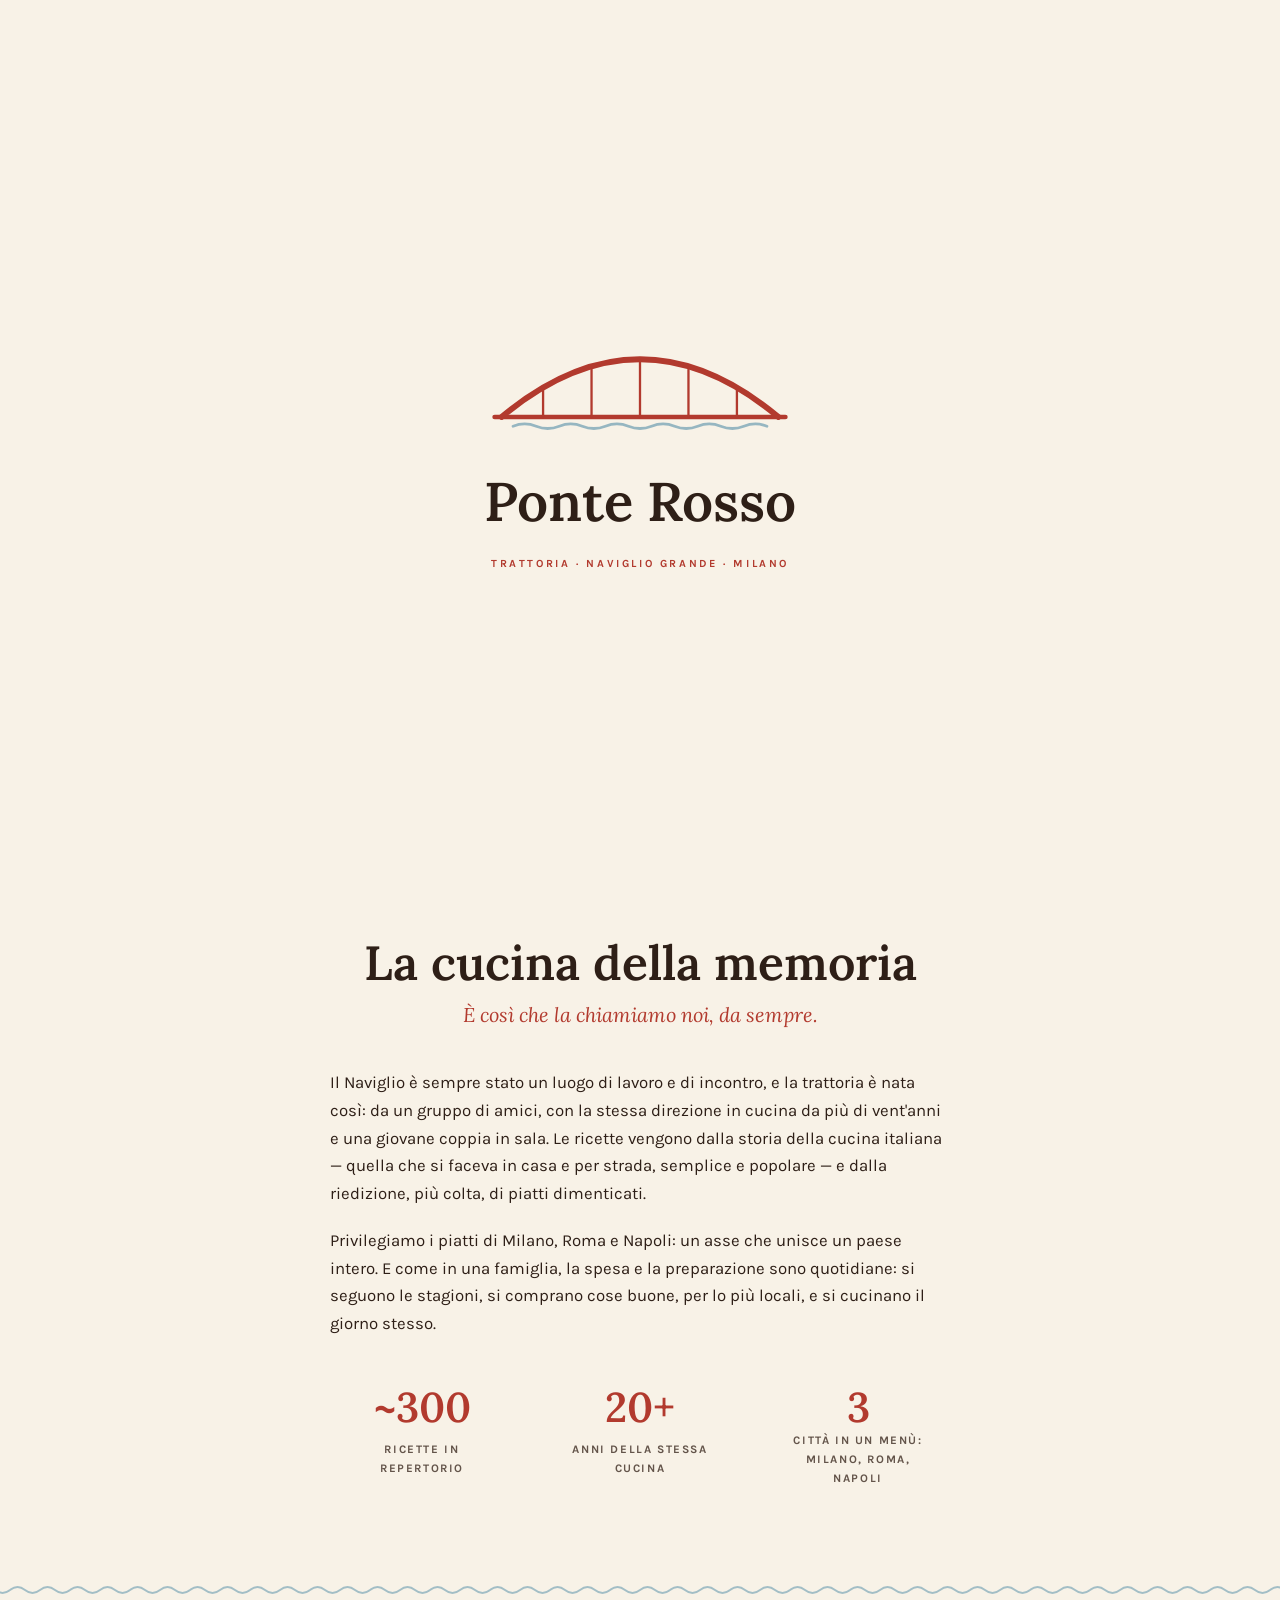
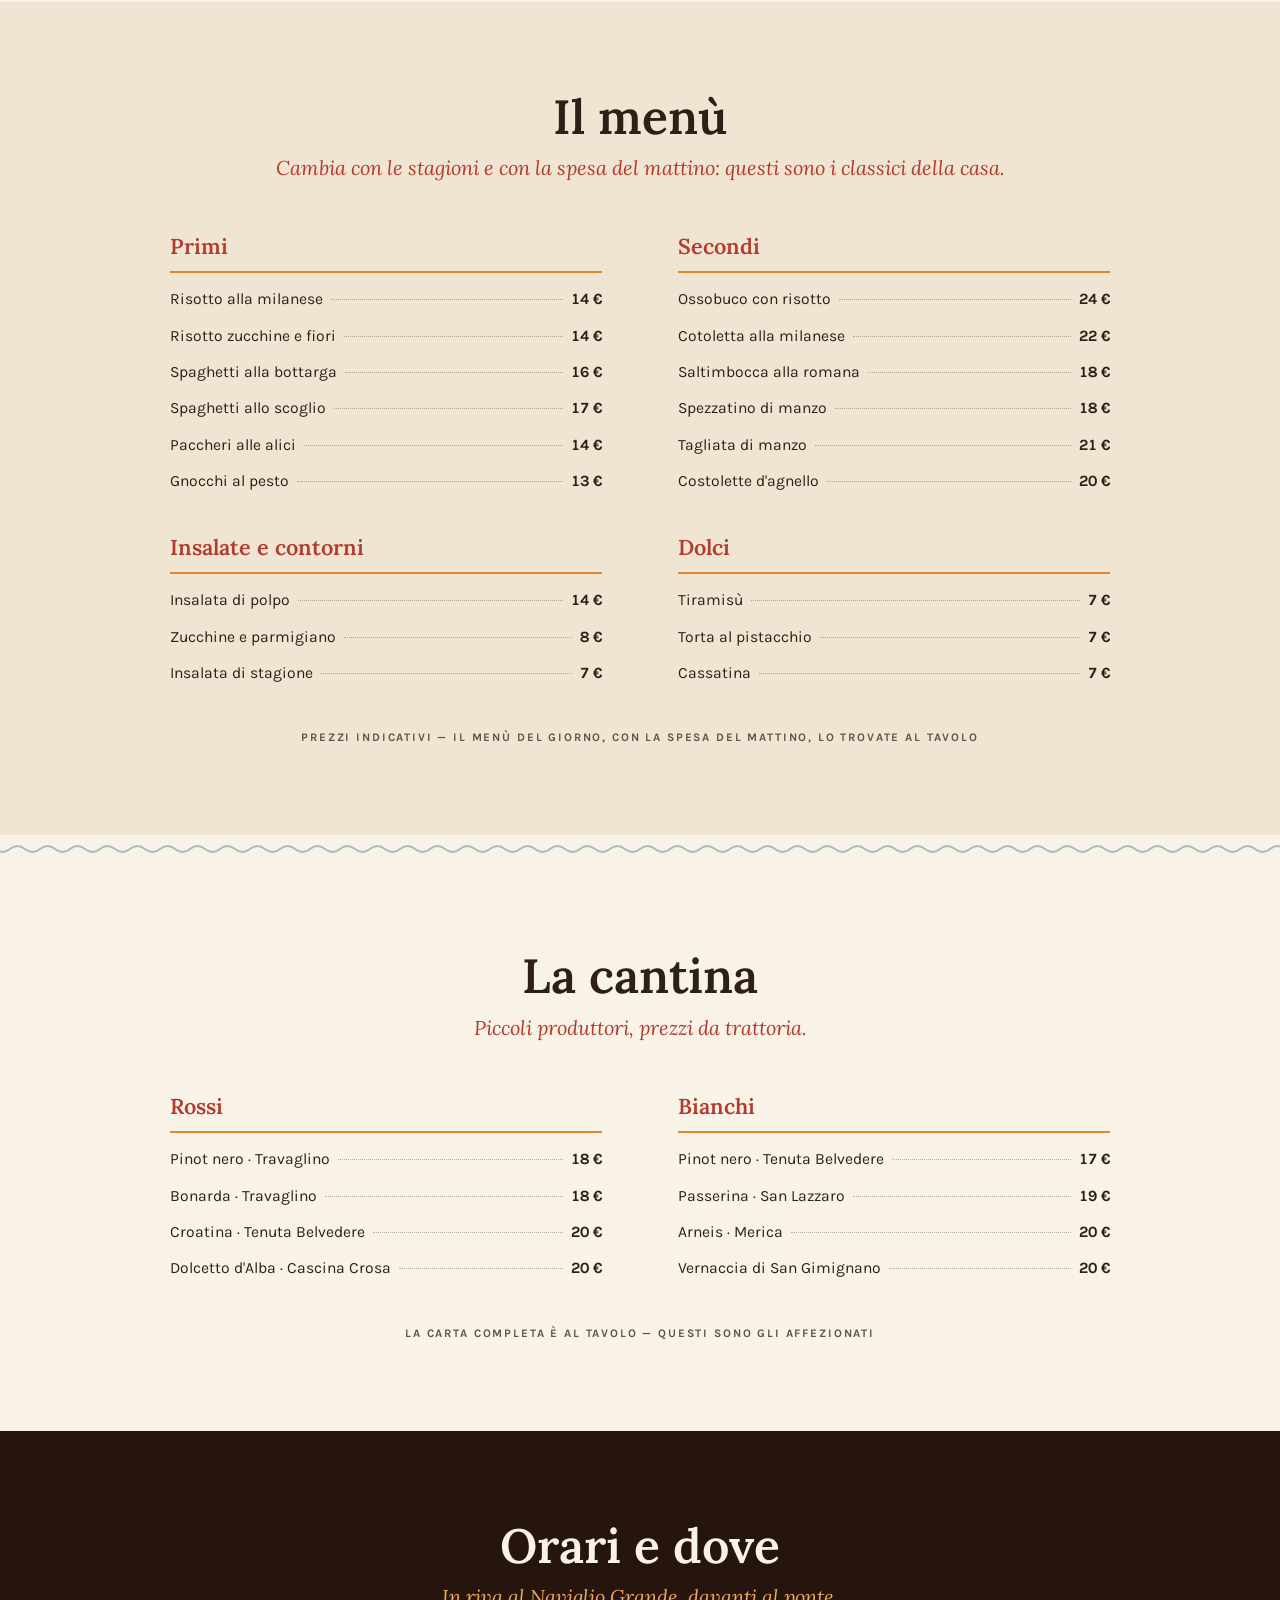
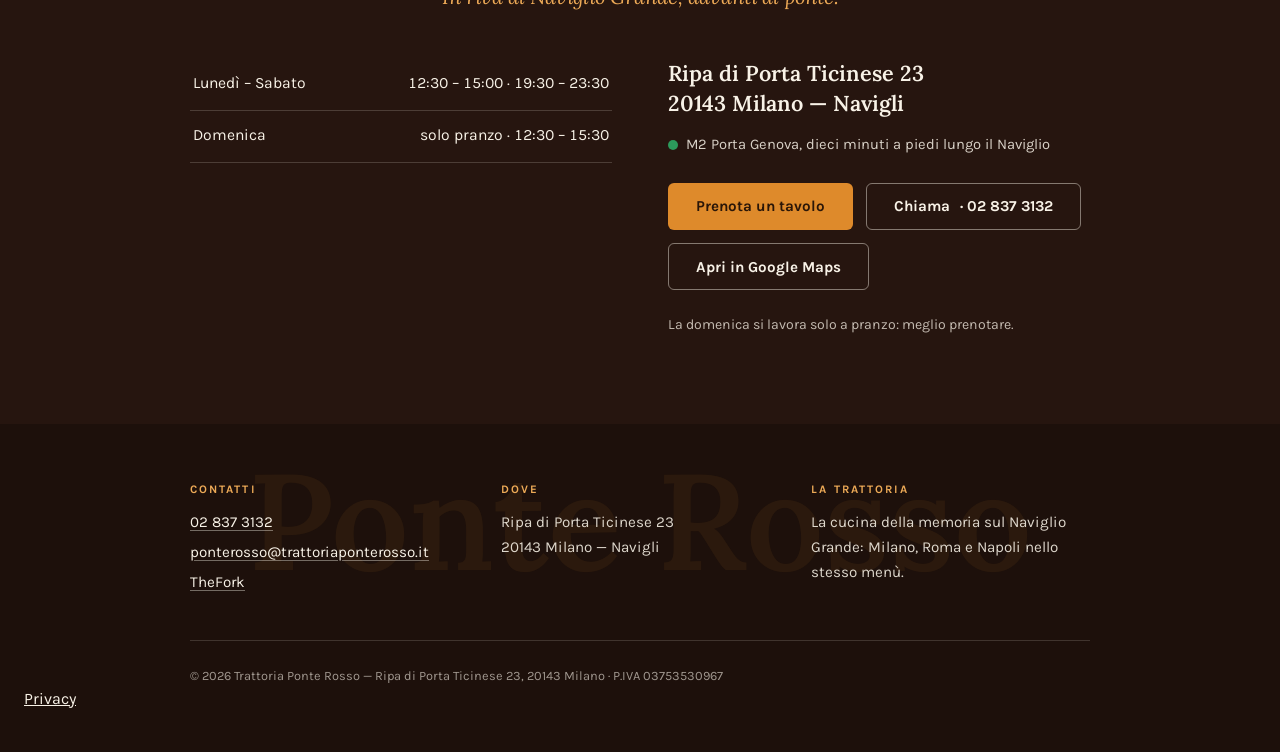
==== commit 8b783170: "Privacy e pulizia: caratteri sul sito, informativa, noindex - caratteri copiati nel sito: nessuna ri" ====
--- a/index.html
+++ b/index.html
@@ -3,6 +3,7 @@
 <head>
   <meta charset="UTF-8">
   <meta name="viewport" content="width=device-width, initial-scale=1.0">
+  <meta name="robots" content="noindex">
   <title>Trattoria Ponte Rosso — Cucina della memoria sul Naviglio Grande, Milano | Ripa di Porta Ticinese 23</title>
   <meta name="description" content="Trattoria Ponte Rosso: cucina della memoria sul Naviglio Grande — risotto alla milanese, ossobuco, saltimbocca e l'asse Milano–Roma–Napoli. Ripa di Porta Ticinese 23, Milano. Prenota su TheFork o al 02 837 3132.">
   <meta property="og:title" content="Trattoria Ponte Rosso — Navigli, Milano">
@@ -18,9 +19,7 @@
   <link rel="icon" href="favicon-32.png?v=1" type="image/png" sizes="32x32">
   <link rel="apple-touch-icon" href="apple-touch-icon.png?v=1">
   <script>document.documentElement.classList.add('js')</script>
-  <link rel="preconnect" href="https://fonts.googleapis.com">
-  <link rel="preconnect" href="https://fonts.gstatic.com" crossorigin>
-  <link href="https://fonts.googleapis.com/css2?family=Lora:ital,wght@0,400;0,600;1,400;1,600&family=Karla:wght@400;500;700&display=swap" rel="stylesheet">
+  <link rel="stylesheet" href="fonts/fonts.css?v=1">
   <link rel="stylesheet" href="css/style.css?v=1">
   <script type="application/ld+json">
   {
@@ -263,7 +262,8 @@
       </div>
     </div>
     <p class="footer-legal">© <span data-current-year>2026</span> Trattoria Ponte Rosso — Ripa di Porta Ticinese 23, 20143 Milano · P.IVA 03753530967</p>
-  </footer>
+    <p class="privacy-link"><a href="privacy.html">Privacy</a></p>
+</footer>
 
   <script src="js/main.js?v=1"></script>
 </body>
--- a/fonts/fonts.css
+++ b/fonts/fonts.css
@@ -0,0 +1,307 @@
+/* Caratteri ospitati sul sito: nessuna richiesta a Google Fonts o Fontshare (giro privacy 1/10/2026). Licenze in LICENSE.txt. */
+/* latin-ext */
+@font-face {
+  font-family: 'Karla';
+  font-style: normal;
+  font-weight: 400;
+  font-display: swap;
+  src: url(karla-v33-qkB9XvYC6trAT55ZBi1ueQVIjQTD-JrIH2G7nytkHRyQ8p4wUjm6bnEr.woff2) format('woff2');
+  unicode-range: U+0100-02BA, U+02BD-02C5, U+02C7-02CC, U+02CE-02D7, U+02DD-02FF, U+0304, U+0308, U+0329, U+1D00-1DBF, U+1E00-1E9F, U+1EF2-1EFF, U+2020, U+20A0-20AB, U+20AD-20C0, U+2113, U+2C60-2C7F, U+A720-A7FF;
+}
+/* latin */
+@font-face {
+  font-family: 'Karla';
+  font-style: normal;
+  font-weight: 400;
+  font-display: swap;
+  src: url(karla-v33-qkB9XvYC6trAT55ZBi1ueQVIjQTD-JrIH2G7nytkHRyQ8p4wUje6bg.woff2) format('woff2');
+  unicode-range: U+0000-00FF, U+0131, U+0152-0153, U+02BB-02BC, U+02C6, U+02DA, U+02DC, U+0304, U+0308, U+0329, U+2000-206F, U+20AC, U+2122, U+2191, U+2193, U+2212, U+2215, U+FEFF, U+FFFD;
+}
+/* latin-ext */
+@font-face {
+  font-family: 'Karla';
+  font-style: normal;
+  font-weight: 500;
+  font-display: swap;
+  src: url(karla-v33-qkB9XvYC6trAT55ZBi1ueQVIjQTD-JrIH2G7nytkHRyQ8p4wUjm6bnEr.woff2) format('woff2');
+  unicode-range: U+0100-02BA, U+02BD-02C5, U+02C7-02CC, U+02CE-02D7, U+02DD-02FF, U+0304, U+0308, U+0329, U+1D00-1DBF, U+1E00-1E9F, U+1EF2-1EFF, U+2020, U+20A0-20AB, U+20AD-20C0, U+2113, U+2C60-2C7F, U+A720-A7FF;
+}
+/* latin */
+@font-face {
+  font-family: 'Karla';
+  font-style: normal;
+  font-weight: 500;
+  font-display: swap;
+  src: url(karla-v33-qkB9XvYC6trAT55ZBi1ueQVIjQTD-JrIH2G7nytkHRyQ8p4wUje6bg.woff2) format('woff2');
+  unicode-range: U+0000-00FF, U+0131, U+0152-0153, U+02BB-02BC, U+02C6, U+02DA, U+02DC, U+0304, U+0308, U+0329, U+2000-206F, U+20AC, U+2122, U+2191, U+2193, U+2212, U+2215, U+FEFF, U+FFFD;
+}
+/* latin-ext */
+@font-face {
+  font-family: 'Karla';
+  font-style: normal;
+  font-weight: 700;
+  font-display: swap;
+  src: url(karla-v33-qkB9XvYC6trAT55ZBi1ueQVIjQTD-JrIH2G7nytkHRyQ8p4wUjm6bnEr.woff2) format('woff2');
+  unicode-range: U+0100-02BA, U+02BD-02C5, U+02C7-02CC, U+02CE-02D7, U+02DD-02FF, U+0304, U+0308, U+0329, U+1D00-1DBF, U+1E00-1E9F, U+1EF2-1EFF, U+2020, U+20A0-20AB, U+20AD-20C0, U+2113, U+2C60-2C7F, U+A720-A7FF;
+}
+/* latin */
+@font-face {
+  font-family: 'Karla';
+  font-style: normal;
+  font-weight: 700;
+  font-display: swap;
+  src: url(karla-v33-qkB9XvYC6trAT55ZBi1ueQVIjQTD-JrIH2G7nytkHRyQ8p4wUje6bg.woff2) format('woff2');
+  unicode-range: U+0000-00FF, U+0131, U+0152-0153, U+02BB-02BC, U+02C6, U+02DA, U+02DC, U+0304, U+0308, U+0329, U+2000-206F, U+20AC, U+2122, U+2191, U+2193, U+2212, U+2215, U+FEFF, U+FFFD;
+}
+/* cyrillic-ext */
+@font-face {
+  font-family: 'Lora';
+  font-style: italic;
+  font-weight: 400;
+  font-display: swap;
+  src: url(lora-v37-0QIhMX1D_JOuMw_LLPtLp_A.woff2) format('woff2');
+  unicode-range: U+0460-052F, U+1C80-1C8A, U+20B4, U+2DE0-2DFF, U+A640-A69F, U+FE2E-FE2F;
+}
+/* cyrillic */
+@font-face {
+  font-family: 'Lora';
+  font-style: italic;
+  font-weight: 400;
+  font-display: swap;
+  src: url(lora-v37-0QIhMX1D_JOuMw_LJftLp_A.woff2) format('woff2');
+  unicode-range: U+0301, U+0400-045F, U+0490-0491, U+04B0-04B1, U+2116;
+}
+/* math */
+@font-face {
+  font-family: 'Lora';
+  font-style: italic;
+  font-weight: 400;
+  font-display: swap;
+  src: url(lora-v37-0QIhMX1D_JOuMw_LXftLp_A.woff2) format('woff2');
+  unicode-range: U+0302-0303, U+0305, U+0307-0308, U+0310, U+0312, U+0315, U+031A, U+0326-0327, U+032C, U+032F-0330, U+0332-0333, U+0338, U+033A, U+0346, U+034D, U+0391-03A1, U+03A3-03A9, U+03B1-03C9, U+03D1, U+03D5-03D6, U+03F0-03F1, U+03F4-03F5, U+2016-2017, U+2034-2038, U+203C, U+2040, U+2043, U+2047, U+2050, U+2057, U+205F, U+2070-2071, U+2074-208E, U+2090-209C, U+20D0-20DC, U+20E1, U+20E5-20EF, U+2100-2112, U+2114-2115, U+2117-2121, U+2123-214F, U+2190, U+2192, U+2194-21AE, U+21B0-21E5, U+21F1-21F2, U+21F4-2211, U+2213-2214, U+2216-22FF, U+2308-230B, U+2310, U+2319, U+231C-2321, U+2336-237A, U+237C, U+2395, U+239B-23B7, U+23D0, U+23DC-23E1, U+2474-2475, U+25AF, U+25B3, U+25B7, U+25BD, U+25C1, U+25CA, U+25CC, U+25FB, U+266D-266F, U+27C0-27FF, U+2900-2AFF, U+2B0E-2B11, U+2B30-2B4C, U+2BFE, U+3030, U+FF5B, U+FF5D, U+1D400-1D7FF, U+1EE00-1EEFF;
+}
+/* symbols */
+@font-face {
+  font-family: 'Lora';
+  font-style: italic;
+  font-weight: 400;
+  font-display: swap;
+  src: url(lora-v37-0QIhMX1D_JOuMw_LT_tLp_A.woff2) format('woff2');
+  unicode-range: U+0001-000C, U+000E-001F, U+007F-009F, U+20DD-20E0, U+20E2-20E4, U+2150-218F, U+2190, U+2192, U+2194-2199, U+21AF, U+21E6-21F0, U+21F3, U+2218-2219, U+2299, U+22C4-22C6, U+2300-243F, U+2440-244A, U+2460-24FF, U+25A0-27BF, U+2800-28FF, U+2921-2922, U+2981, U+29BF, U+29EB, U+2B00-2BFF, U+4DC0-4DFF, U+FFF9-FFFB, U+10140-1018E, U+10190-1019C, U+101A0, U+101D0-101FD, U+102E0-102FB, U+10E60-10E7E, U+1D2C0-1D2D3, U+1D2E0-1D37F, U+1F000-1F0FF, U+1F100-1F1AD, U+1F1E6-1F1FF, U+1F30D-1F30F, U+1F315, U+1F31C, U+1F31E, U+1F320-1F32C, U+1F336, U+1F378, U+1F37D, U+1F382, U+1F393-1F39F, U+1F3A7-1F3A8, U+1F3AC-1F3AF, U+1F3C2, U+1F3C4-1F3C6, U+1F3CA-1F3CE, U+1F3D4-1F3E0, U+1F3ED, U+1F3F1-1F3F3, U+1F3F5-1F3F7, U+1F408, U+1F415, U+1F41F, U+1F426, U+1F43F, U+1F441-1F442, U+1F444, U+1F446-1F449, U+1F44C-1F44E, U+1F453, U+1F46A, U+1F47D, U+1F4A3, U+1F4B0, U+1F4B3, U+1F4B9, U+1F4BB, U+1F4BF, U+1F4C8-1F4CB, U+1F4D6, U+1F4DA, U+1F4DF, U+1F4E3-1F4E6, U+1F4EA-1F4ED, U+1F4F7, U+1F4F9-1F4FB, U+1F4FD-1F4FE, U+1F503, U+1F507-1F50B, U+1F50D, U+1F512-1F513, U+1F53E-1F54A, U+1F54F-1F5FA, U+1F610, U+1F650-1F67F, U+1F687, U+1F68D, U+1F691, U+1F694, U+1F698, U+1F6AD, U+1F6B2, U+1F6B9-1F6BA, U+1F6BC, U+1F6C6-1F6CF, U+1F6D3-1F6D7, U+1F6E0-1F6EA, U+1F6F0-1F6F3, U+1F6F7-1F6FC, U+1F700-1F7FF, U+1F800-1F80B, U+1F810-1F847, U+1F850-1F859, U+1F860-1F887, U+1F890-1F8AD, U+1F8B0-1F8BB, U+1F8C0-1F8C1, U+1F900-1F90B, U+1F93B, U+1F946, U+1F984, U+1F996, U+1F9E9, U+1FA00-1FA6F, U+1FA70-1FA7C, U+1FA80-1FA89, U+1FA8F-1FAC6, U+1FACE-1FADC, U+1FADF-1FAE9, U+1FAF0-1FAF8, U+1FB00-1FBFF;
+}
+/* vietnamese */
+@font-face {
+  font-family: 'Lora';
+  font-style: italic;
+  font-weight: 400;
+  font-display: swap;
+  src: url(lora-v37-0QIhMX1D_JOuMw_LLvtLp_A.woff2) format('woff2');
+  unicode-range: U+0102-0103, U+0110-0111, U+0128-0129, U+0168-0169, U+01A0-01A1, U+01AF-01B0, U+0300-0301, U+0303-0304, U+0308-0309, U+0323, U+0329, U+1EA0-1EF9, U+20AB;
+}
+/* latin-ext */
+@font-face {
+  font-family: 'Lora';
+  font-style: italic;
+  font-weight: 400;
+  font-display: swap;
+  src: url(lora-v37-0QIhMX1D_JOuMw_LL_tLp_A.woff2) format('woff2');
+  unicode-range: U+0100-02BA, U+02BD-02C5, U+02C7-02CC, U+02CE-02D7, U+02DD-02FF, U+0304, U+0308, U+0329, U+1D00-1DBF, U+1E00-1E9F, U+1EF2-1EFF, U+2020, U+20A0-20AB, U+20AD-20C0, U+2113, U+2C60-2C7F, U+A720-A7FF;
+}
+/* latin */
+@font-face {
+  font-family: 'Lora';
+  font-style: italic;
+  font-weight: 400;
+  font-display: swap;
+  src: url(lora-v37-0QIhMX1D_JOuMw_LIftL.woff2) format('woff2');
+  unicode-range: U+0000-00FF, U+0131, U+0152-0153, U+02BB-02BC, U+02C6, U+02DA, U+02DC, U+0304, U+0308, U+0329, U+2000-206F, U+20AC, U+2122, U+2191, U+2193, U+2212, U+2215, U+FEFF, U+FFFD;
+}
+/* cyrillic-ext */
+@font-face {
+  font-family: 'Lora';
+  font-style: italic;
+  font-weight: 600;
+  font-display: swap;
+  src: url(lora-v37-0QIhMX1D_JOuMw_LLPtLp_A.woff2) format('woff2');
+  unicode-range: U+0460-052F, U+1C80-1C8A, U+20B4, U+2DE0-2DFF, U+A640-A69F, U+FE2E-FE2F;
+}
+/* cyrillic */
+@font-face {
+  font-family: 'Lora';
+  font-style: italic;
+  font-weight: 600;
+  font-display: swap;
+  src: url(lora-v37-0QIhMX1D_JOuMw_LJftLp_A.woff2) format('woff2');
+  unicode-range: U+0301, U+0400-045F, U+0490-0491, U+04B0-04B1, U+2116;
+}
+/* math */
+@font-face {
+  font-family: 'Lora';
+  font-style: italic;
+  font-weight: 600;
+  font-display: swap;
+  src: url(lora-v37-0QIhMX1D_JOuMw_LXftLp_A.woff2) format('woff2');
+  unicode-range: U+0302-0303, U+0305, U+0307-0308, U+0310, U+0312, U+0315, U+031A, U+0326-0327, U+032C, U+032F-0330, U+0332-0333, U+0338, U+033A, U+0346, U+034D, U+0391-03A1, U+03A3-03A9, U+03B1-03C9, U+03D1, U+03D5-03D6, U+03F0-03F1, U+03F4-03F5, U+2016-2017, U+2034-2038, U+203C, U+2040, U+2043, U+2047, U+2050, U+2057, U+205F, U+2070-2071, U+2074-208E, U+2090-209C, U+20D0-20DC, U+20E1, U+20E5-20EF, U+2100-2112, U+2114-2115, U+2117-2121, U+2123-214F, U+2190, U+2192, U+2194-21AE, U+21B0-21E5, U+21F1-21F2, U+21F4-2211, U+2213-2214, U+2216-22FF, U+2308-230B, U+2310, U+2319, U+231C-2321, U+2336-237A, U+237C, U+2395, U+239B-23B7, U+23D0, U+23DC-23E1, U+2474-2475, U+25AF, U+25B3, U+25B7, U+25BD, U+25C1, U+25CA, U+25CC, U+25FB, U+266D-266F, U+27C0-27FF, U+2900-2AFF, U+2B0E-2B11, U+2B30-2B4C, U+2BFE, U+3030, U+FF5B, U+FF5D, U+1D400-1D7FF, U+1EE00-1EEFF;
+}
+/* symbols */
+@font-face {
+  font-family: 'Lora';
+  font-style: italic;
+  font-weight: 600;
+  font-display: swap;
+  src: url(lora-v37-0QIhMX1D_JOuMw_LT_tLp_A.woff2) format('woff2');
+  unicode-range: U+0001-000C, U+000E-001F, U+007F-009F, U+20DD-20E0, U+20E2-20E4, U+2150-218F, U+2190, U+2192, U+2194-2199, U+21AF, U+21E6-21F0, U+21F3, U+2218-2219, U+2299, U+22C4-22C6, U+2300-243F, U+2440-244A, U+2460-24FF, U+25A0-27BF, U+2800-28FF, U+2921-2922, U+2981, U+29BF, U+29EB, U+2B00-2BFF, U+4DC0-4DFF, U+FFF9-FFFB, U+10140-1018E, U+10190-1019C, U+101A0, U+101D0-101FD, U+102E0-102FB, U+10E60-10E7E, U+1D2C0-1D2D3, U+1D2E0-1D37F, U+1F000-1F0FF, U+1F100-1F1AD, U+1F1E6-1F1FF, U+1F30D-1F30F, U+1F315, U+1F31C, U+1F31E, U+1F320-1F32C, U+1F336, U+1F378, U+1F37D, U+1F382, U+1F393-1F39F, U+1F3A7-1F3A8, U+1F3AC-1F3AF, U+1F3C2, U+1F3C4-1F3C6, U+1F3CA-1F3CE, U+1F3D4-1F3E0, U+1F3ED, U+1F3F1-1F3F3, U+1F3F5-1F3F7, U+1F408, U+1F415, U+1F41F, U+1F426, U+1F43F, U+1F441-1F442, U+1F444, U+1F446-1F449, U+1F44C-1F44E, U+1F453, U+1F46A, U+1F47D, U+1F4A3, U+1F4B0, U+1F4B3, U+1F4B9, U+1F4BB, U+1F4BF, U+1F4C8-1F4CB, U+1F4D6, U+1F4DA, U+1F4DF, U+1F4E3-1F4E6, U+1F4EA-1F4ED, U+1F4F7, U+1F4F9-1F4FB, U+1F4FD-1F4FE, U+1F503, U+1F507-1F50B, U+1F50D, U+1F512-1F513, U+1F53E-1F54A, U+1F54F-1F5FA, U+1F610, U+1F650-1F67F, U+1F687, U+1F68D, U+1F691, U+1F694, U+1F698, U+1F6AD, U+1F6B2, U+1F6B9-1F6BA, U+1F6BC, U+1F6C6-1F6CF, U+1F6D3-1F6D7, U+1F6E0-1F6EA, U+1F6F0-1F6F3, U+1F6F7-1F6FC, U+1F700-1F7FF, U+1F800-1F80B, U+1F810-1F847, U+1F850-1F859, U+1F860-1F887, U+1F890-1F8AD, U+1F8B0-1F8BB, U+1F8C0-1F8C1, U+1F900-1F90B, U+1F93B, U+1F946, U+1F984, U+1F996, U+1F9E9, U+1FA00-1FA6F, U+1FA70-1FA7C, U+1FA80-1FA89, U+1FA8F-1FAC6, U+1FACE-1FADC, U+1FADF-1FAE9, U+1FAF0-1FAF8, U+1FB00-1FBFF;
+}
+/* vietnamese */
+@font-face {
+  font-family: 'Lora';
+  font-style: italic;
+  font-weight: 600;
+  font-display: swap;
+  src: url(lora-v37-0QIhMX1D_JOuMw_LLvtLp_A.woff2) format('woff2');
+  unicode-range: U+0102-0103, U+0110-0111, U+0128-0129, U+0168-0169, U+01A0-01A1, U+01AF-01B0, U+0300-0301, U+0303-0304, U+0308-0309, U+0323, U+0329, U+1EA0-1EF9, U+20AB;
+}
+/* latin-ext */
+@font-face {
+  font-family: 'Lora';
+  font-style: italic;
+  font-weight: 600;
+  font-display: swap;
+  src: url(lora-v37-0QIhMX1D_JOuMw_LL_tLp_A.woff2) format('woff2');
+  unicode-range: U+0100-02BA, U+02BD-02C5, U+02C7-02CC, U+02CE-02D7, U+02DD-02FF, U+0304, U+0308, U+0329, U+1D00-1DBF, U+1E00-1E9F, U+1EF2-1EFF, U+2020, U+20A0-20AB, U+20AD-20C0, U+2113, U+2C60-2C7F, U+A720-A7FF;
+}
+/* latin */
+@font-face {
+  font-family: 'Lora';
+  font-style: italic;
+  font-weight: 600;
+  font-display: swap;
+  src: url(lora-v37-0QIhMX1D_JOuMw_LIftL.woff2) format('woff2');
+  unicode-range: U+0000-00FF, U+0131, U+0152-0153, U+02BB-02BC, U+02C6, U+02DA, U+02DC, U+0304, U+0308, U+0329, U+2000-206F, U+20AC, U+2122, U+2191, U+2193, U+2212, U+2215, U+FEFF, U+FFFD;
+}
+/* cyrillic-ext */
+@font-face {
+  font-family: 'Lora';
+  font-style: normal;
+  font-weight: 400;
+  font-display: swap;
+  src: url(lora-v37-0QIvMX1D_JOuMwf7I-NP.woff2) format('woff2');
+  unicode-range: U+0460-052F, U+1C80-1C8A, U+20B4, U+2DE0-2DFF, U+A640-A69F, U+FE2E-FE2F;
+}
+/* cyrillic */
+@font-face {
+  font-family: 'Lora';
+  font-style: normal;
+  font-weight: 400;
+  font-display: swap;
+  src: url(lora-v37-0QIvMX1D_JOuMw77I-NP.woff2) format('woff2');
+  unicode-range: U+0301, U+0400-045F, U+0490-0491, U+04B0-04B1, U+2116;
+}
+/* math */
+@font-face {
+  font-family: 'Lora';
+  font-style: normal;
+  font-weight: 400;
+  font-display: swap;
+  src: url(lora-v37-0QIvMX1D_JOuM3b7I-NP.woff2) format('woff2');
+  unicode-range: U+0302-0303, U+0305, U+0307-0308, U+0310, U+0312, U+0315, U+031A, U+0326-0327, U+032C, U+032F-0330, U+0332-0333, U+0338, U+033A, U+0346, U+034D, U+0391-03A1, U+03A3-03A9, U+03B1-03C9, U+03D1, U+03D5-03D6, U+03F0-03F1, U+03F4-03F5, U+2016-2017, U+2034-2038, U+203C, U+2040, U+2043, U+2047, U+2050, U+2057, U+205F, U+2070-2071, U+2074-208E, U+2090-209C, U+20D0-20DC, U+20E1, U+20E5-20EF, U+2100-2112, U+2114-2115, U+2117-2121, U+2123-214F, U+2190, U+2192, U+2194-21AE, U+21B0-21E5, U+21F1-21F2, U+21F4-2211, U+2213-2214, U+2216-22FF, U+2308-230B, U+2310, U+2319, U+231C-2321, U+2336-237A, U+237C, U+2395, U+239B-23B7, U+23D0, U+23DC-23E1, U+2474-2475, U+25AF, U+25B3, U+25B7, U+25BD, U+25C1, U+25CA, U+25CC, U+25FB, U+266D-266F, U+27C0-27FF, U+2900-2AFF, U+2B0E-2B11, U+2B30-2B4C, U+2BFE, U+3030, U+FF5B, U+FF5D, U+1D400-1D7FF, U+1EE00-1EEFF;
+}
+/* symbols */
+@font-face {
+  font-family: 'Lora';
+  font-style: normal;
+  font-weight: 400;
+  font-display: swap;
+  src: url(lora-v37-0QIvMX1D_JOuM2T7I-NP.woff2) format('woff2');
+  unicode-range: U+0001-000C, U+000E-001F, U+007F-009F, U+20DD-20E0, U+20E2-20E4, U+2150-218F, U+2190, U+2192, U+2194-2199, U+21AF, U+21E6-21F0, U+21F3, U+2218-2219, U+2299, U+22C4-22C6, U+2300-243F, U+2440-244A, U+2460-24FF, U+25A0-27BF, U+2800-28FF, U+2921-2922, U+2981, U+29BF, U+29EB, U+2B00-2BFF, U+4DC0-4DFF, U+FFF9-FFFB, U+10140-1018E, U+10190-1019C, U+101A0, U+101D0-101FD, U+102E0-102FB, U+10E60-10E7E, U+1D2C0-1D2D3, U+1D2E0-1D37F, U+1F000-1F0FF, U+1F100-1F1AD, U+1F1E6-1F1FF, U+1F30D-1F30F, U+1F315, U+1F31C, U+1F31E, U+1F320-1F32C, U+1F336, U+1F378, U+1F37D, U+1F382, U+1F393-1F39F, U+1F3A7-1F3A8, U+1F3AC-1F3AF, U+1F3C2, U+1F3C4-1F3C6, U+1F3CA-1F3CE, U+1F3D4-1F3E0, U+1F3ED, U+1F3F1-1F3F3, U+1F3F5-1F3F7, U+1F408, U+1F415, U+1F41F, U+1F426, U+1F43F, U+1F441-1F442, U+1F444, U+1F446-1F449, U+1F44C-1F44E, U+1F453, U+1F46A, U+1F47D, U+1F4A3, U+1F4B0, U+1F4B3, U+1F4B9, U+1F4BB, U+1F4BF, U+1F4C8-1F4CB, U+1F4D6, U+1F4DA, U+1F4DF, U+1F4E3-1F4E6, U+1F4EA-1F4ED, U+1F4F7, U+1F4F9-1F4FB, U+1F4FD-1F4FE, U+1F503, U+1F507-1F50B, U+1F50D, U+1F512-1F513, U+1F53E-1F54A, U+1F54F-1F5FA, U+1F610, U+1F650-1F67F, U+1F687, U+1F68D, U+1F691, U+1F694, U+1F698, U+1F6AD, U+1F6B2, U+1F6B9-1F6BA, U+1F6BC, U+1F6C6-1F6CF, U+1F6D3-1F6D7, U+1F6E0-1F6EA, U+1F6F0-1F6F3, U+1F6F7-1F6FC, U+1F700-1F7FF, U+1F800-1F80B, U+1F810-1F847, U+1F850-1F859, U+1F860-1F887, U+1F890-1F8AD, U+1F8B0-1F8BB, U+1F8C0-1F8C1, U+1F900-1F90B, U+1F93B, U+1F946, U+1F984, U+1F996, U+1F9E9, U+1FA00-1FA6F, U+1FA70-1FA7C, U+1FA80-1FA89, U+1FA8F-1FAC6, U+1FACE-1FADC, U+1FADF-1FAE9, U+1FAF0-1FAF8, U+1FB00-1FBFF;
+}
+/* vietnamese */
+@font-face {
+  font-family: 'Lora';
+  font-style: normal;
+  font-weight: 400;
+  font-display: swap;
+  src: url(lora-v37-0QIvMX1D_JOuMwX7I-NP.woff2) format('woff2');
+  unicode-range: U+0102-0103, U+0110-0111, U+0128-0129, U+0168-0169, U+01A0-01A1, U+01AF-01B0, U+0300-0301, U+0303-0304, U+0308-0309, U+0323, U+0329, U+1EA0-1EF9, U+20AB;
+}
+/* latin-ext */
+@font-face {
+  font-family: 'Lora';
+  font-style: normal;
+  font-weight: 400;
+  font-display: swap;
+  src: url(lora-v37-0QIvMX1D_JOuMwT7I-NP.woff2) format('woff2');
+  unicode-range: U+0100-02BA, U+02BD-02C5, U+02C7-02CC, U+02CE-02D7, U+02DD-02FF, U+0304, U+0308, U+0329, U+1D00-1DBF, U+1E00-1E9F, U+1EF2-1EFF, U+2020, U+20A0-20AB, U+20AD-20C0, U+2113, U+2C60-2C7F, U+A720-A7FF;
+}
+/* latin */
+@font-face {
+  font-family: 'Lora';
+  font-style: normal;
+  font-weight: 400;
+  font-display: swap;
+  src: url(lora-v37-0QIvMX1D_JOuMwr7Iw.woff2) format('woff2');
+  unicode-range: U+0000-00FF, U+0131, U+0152-0153, U+02BB-02BC, U+02C6, U+02DA, U+02DC, U+0304, U+0308, U+0329, U+2000-206F, U+20AC, U+2122, U+2191, U+2193, U+2212, U+2215, U+FEFF, U+FFFD;
+}
+/* cyrillic-ext */
+@font-face {
+  font-family: 'Lora';
+  font-style: normal;
+  font-weight: 600;
+  font-display: swap;
+  src: url(lora-v37-0QIvMX1D_JOuMwf7I-NP.woff2) format('woff2');
+  unicode-range: U+0460-052F, U+1C80-1C8A, U+20B4, U+2DE0-2DFF, U+A640-A69F, U+FE2E-FE2F;
+}
+/* cyrillic */
+@font-face {
+  font-family: 'Lora';
+  font-style: normal;
+  font-weight: 600;
+  font-display: swap;
+  src: url(lora-v37-0QIvMX1D_JOuMw77I-NP.woff2) format('woff2');
+  unicode-range: U+0301, U+0400-045F, U+0490-0491, U+04B0-04B1, U+2116;
+}
+/* math */
+@font-face {
+  font-family: 'Lora';
+  font-style: normal;
+  font-weight: 600;
+  font-display: swap;
+  src: url(lora-v37-0QIvMX1D_JOuM3b7I-NP.woff2) format('woff2');
+  unicode-range: U+0302-0303, U+0305, U+0307-0308, U+0310, U+0312, U+0315, U+031A, U+0326-0327, U+032C, U+032F-0330, U+0332-0333, U+0338, U+033A, U+0346, U+034D, U+0391-03A1, U+03A3-03A9, U+03B1-03C9, U+03D1, U+03D5-03D6, U+03F0-03F1, U+03F4-03F5, U+2016-2017, U+2034-2038, U+203C, U+2040, U+2043, U+2047, U+2050, U+2057, U+205F, U+2070-2071, U+2074-208E, U+2090-209C, U+20D0-20DC, U+20E1, U+20E5-20EF, U+2100-2112, U+2114-2115, U+2117-2121, U+2123-214F, U+2190, U+2192, U+2194-21AE, U+21B0-21E5, U+21F1-21F2, U+21F4-2211, U+2213-2214, U+2216-22FF, U+2308-230B, U+2310, U+2319, U+231C-2321, U+2336-237A, U+237C, U+2395, U+239B-23B7, U+23D0, U+23DC-23E1, U+2474-2475, U+25AF, U+25B3, U+25B7, U+25BD, U+25C1, U+25CA, U+25CC, U+25FB, U+266D-266F, U+27C0-27FF, U+2900-2AFF, U+2B0E-2B11, U+2B30-2B4C, U+2BFE, U+3030, U+FF5B, U+FF5D, U+1D400-1D7FF, U+1EE00-1EEFF;
+}
+/* symbols */
+@font-face {
+  font-family: 'Lora';
+  font-style: normal;
+  font-weight: 600;
+  font-display: swap;
+  src: url(lora-v37-0QIvMX1D_JOuM2T7I-NP.woff2) format('woff2');
+  unicode-range: U+0001-000C, U+000E-001F, U+007F-009F, U+20DD-20E0, U+20E2-20E4, U+2150-218F, U+2190, U+2192, U+2194-2199, U+21AF, U+21E6-21F0, U+21F3, U+2218-2219, U+2299, U+22C4-22C6, U+2300-243F, U+2440-244A, U+2460-24FF, U+25A0-27BF, U+2800-28FF, U+2921-2922, U+2981, U+29BF, U+29EB, U+2B00-2BFF, U+4DC0-4DFF, U+FFF9-FFFB, U+10140-1018E, U+10190-1019C, U+101A0, U+101D0-101FD, U+102E0-102FB, U+10E60-10E7E, U+1D2C0-1D2D3, U+1D2E0-1D37F, U+1F000-1F0FF, U+1F100-1F1AD, U+1F1E6-1F1FF, U+1F30D-1F30F, U+1F315, U+1F31C, U+1F31E, U+1F320-1F32C, U+1F336, U+1F378, U+1F37D, U+1F382, U+1F393-1F39F, U+1F3A7-1F3A8, U+1F3AC-1F3AF, U+1F3C2, U+1F3C4-1F3C6, U+1F3CA-1F3CE, U+1F3D4-1F3E0, U+1F3ED, U+1F3F1-1F3F3, U+1F3F5-1F3F7, U+1F408, U+1F415, U+1F41F, U+1F426, U+1F43F, U+1F441-1F442, U+1F444, U+1F446-1F449, U+1F44C-1F44E, U+1F453, U+1F46A, U+1F47D, U+1F4A3, U+1F4B0, U+1F4B3, U+1F4B9, U+1F4BB, U+1F4BF, U+1F4C8-1F4CB, U+1F4D6, U+1F4DA, U+1F4DF, U+1F4E3-1F4E6, U+1F4EA-1F4ED, U+1F4F7, U+1F4F9-1F4FB, U+1F4FD-1F4FE, U+1F503, U+1F507-1F50B, U+1F50D, U+1F512-1F513, U+1F53E-1F54A, U+1F54F-1F5FA, U+1F610, U+1F650-1F67F, U+1F687, U+1F68D, U+1F691, U+1F694, U+1F698, U+1F6AD, U+1F6B2, U+1F6B9-1F6BA, U+1F6BC, U+1F6C6-1F6CF, U+1F6D3-1F6D7, U+1F6E0-1F6EA, U+1F6F0-1F6F3, U+1F6F7-1F6FC, U+1F700-1F7FF, U+1F800-1F80B, U+1F810-1F847, U+1F850-1F859, U+1F860-1F887, U+1F890-1F8AD, U+1F8B0-1F8BB, U+1F8C0-1F8C1, U+1F900-1F90B, U+1F93B, U+1F946, U+1F984, U+1F996, U+1F9E9, U+1FA00-1FA6F, U+1FA70-1FA7C, U+1FA80-1FA89, U+1FA8F-1FAC6, U+1FACE-1FADC, U+1FADF-1FAE9, U+1FAF0-1FAF8, U+1FB00-1FBFF;
+}
+/* vietnamese */
+@font-face {
+  font-family: 'Lora';
+  font-style: normal;
+  font-weight: 600;
+  font-display: swap;
+  src: url(lora-v37-0QIvMX1D_JOuMwX7I-NP.woff2) format('woff2');
+  unicode-range: U+0102-0103, U+0110-0111, U+0128-0129, U+0168-0169, U+01A0-01A1, U+01AF-01B0, U+0300-0301, U+0303-0304, U+0308-0309, U+0323, U+0329, U+1EA0-1EF9, U+20AB;
+}
+/* latin-ext */
+@font-face {
+  font-family: 'Lora';
+  font-style: normal;
+  font-weight: 600;
+  font-display: swap;
+  src: url(lora-v37-0QIvMX1D_JOuMwT7I-NP.woff2) format('woff2');
+  unicode-range: U+0100-02BA, U+02BD-02C5, U+02C7-02CC, U+02CE-02D7, U+02DD-02FF, U+0304, U+0308, U+0329, U+1D00-1DBF, U+1E00-1E9F, U+1EF2-1EFF, U+2020, U+20A0-20AB, U+20AD-20C0, U+2113, U+2C60-2C7F, U+A720-A7FF;
+}
+/* latin */
+@font-face {
+  font-family: 'Lora';
+  font-style: normal;
+  font-weight: 600;
+  font-display: swap;
+  src: url(lora-v37-0QIvMX1D_JOuMwr7Iw.woff2) format('woff2');
+  unicode-range: U+0000-00FF, U+0131, U+0152-0153, U+02BB-02BC, U+02C6, U+02DA, U+02DC, U+0304, U+0308, U+0329, U+2000-206F, U+20AC, U+2122, U+2191, U+2193, U+2212, U+2215, U+FEFF, U+FFFD;
+}
